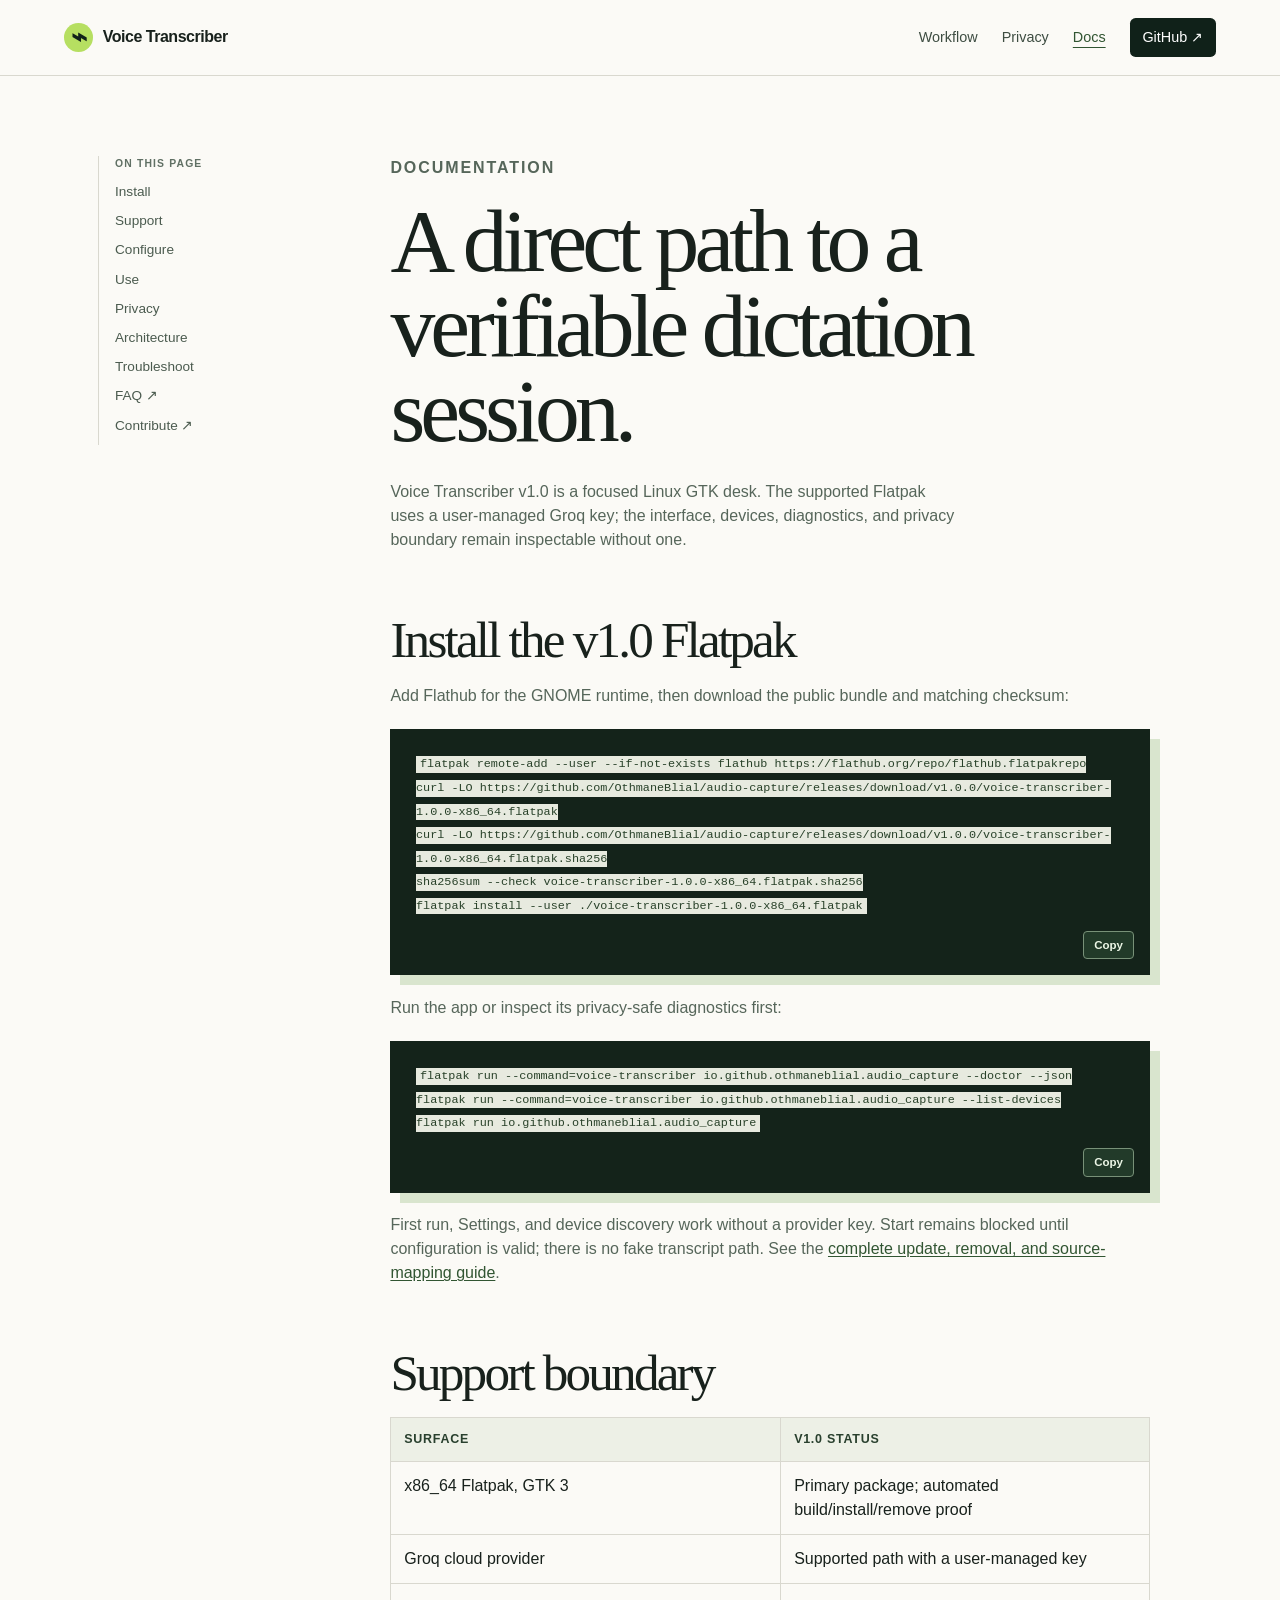
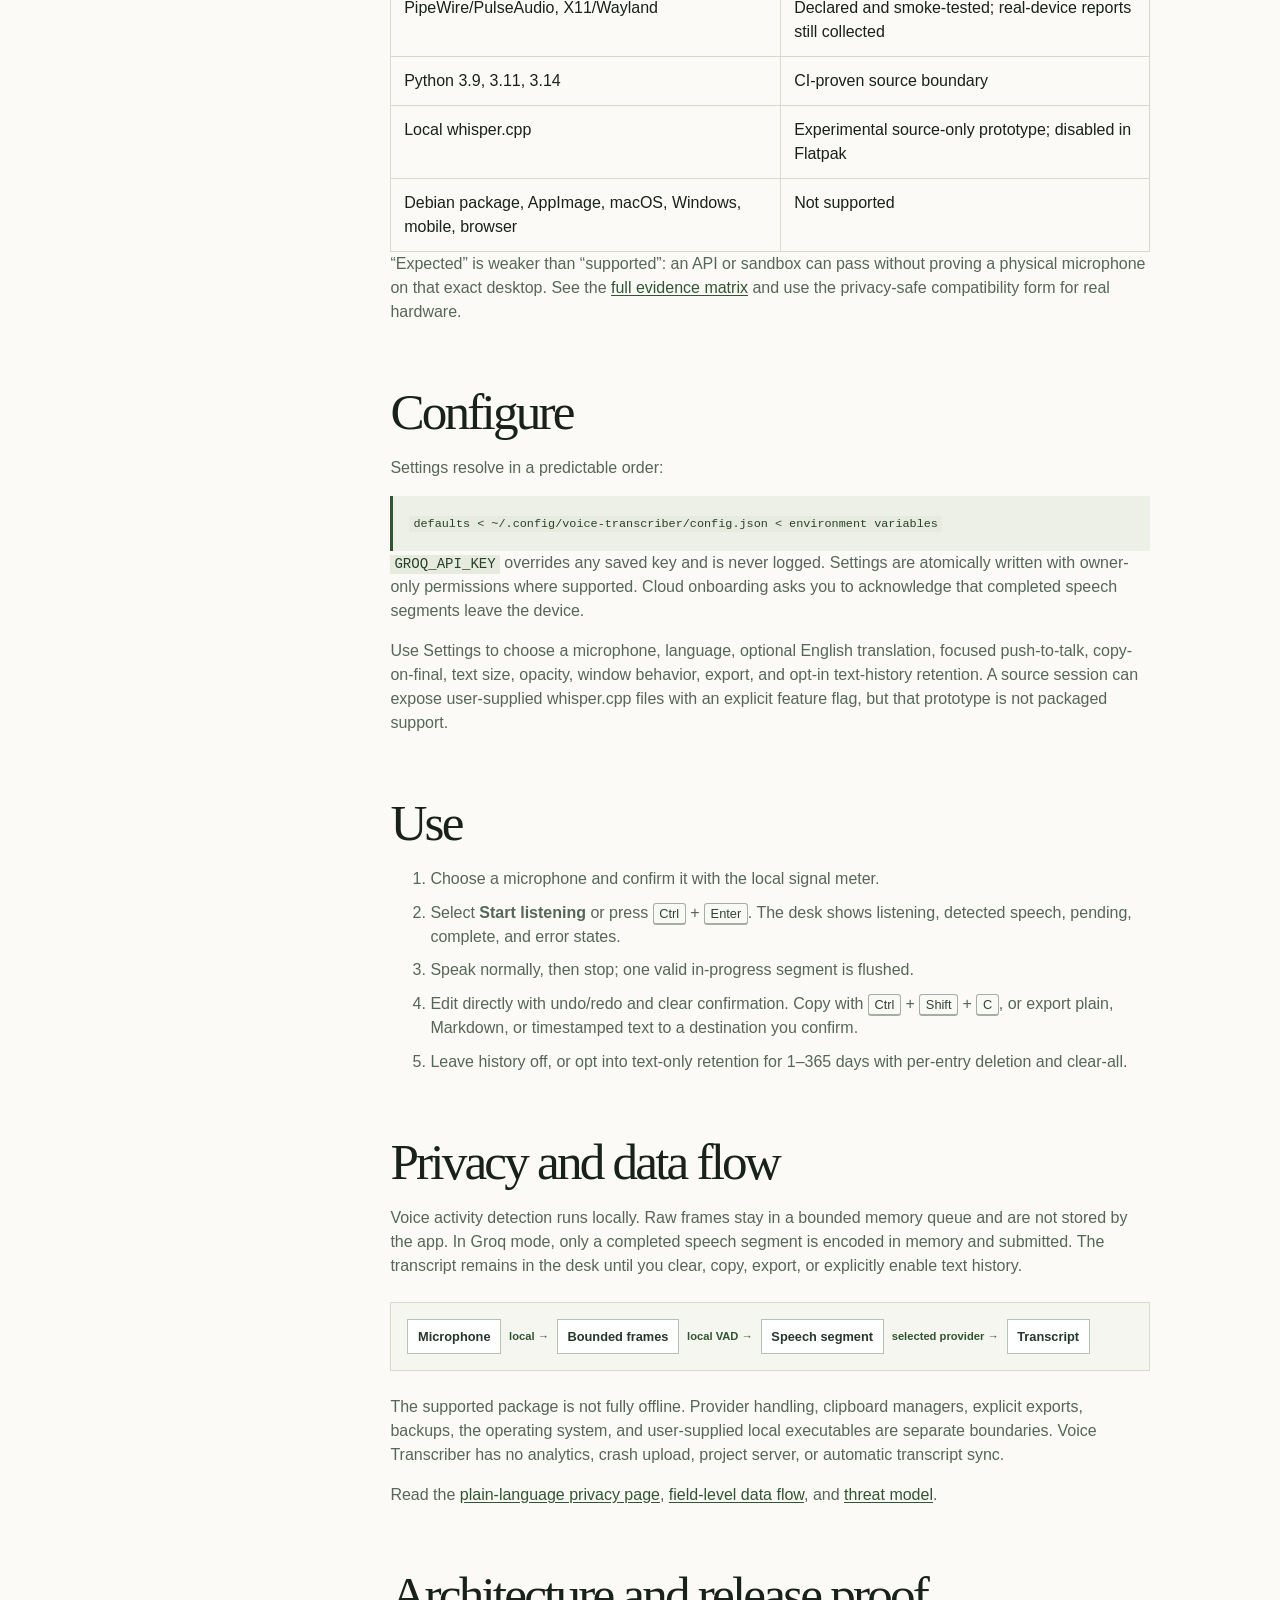
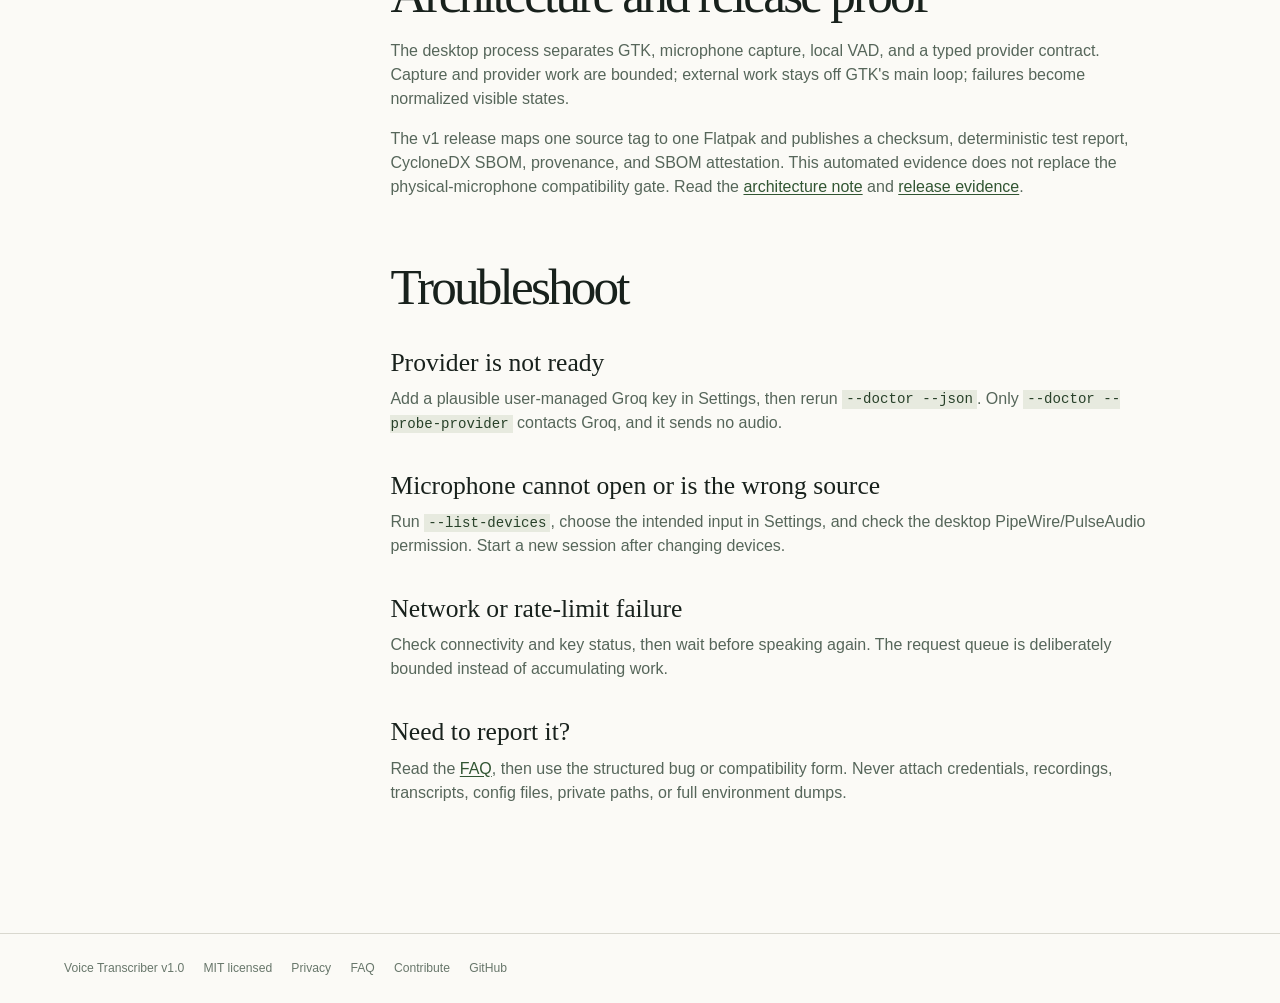
==== site/docs.html @ 1db98066 "release: prepare Voice Transcriber 1.0.0" ====
<!doctype html>
<html lang="en">
  <head>
    <meta charset="utf-8">
    <meta name="viewport" content="width=device-width, initial-scale=1">
    <meta name="description" content="Voice Transcriber installation, configuration, privacy, and architecture documentation.">
    <title>Documentation — Voice Transcriber</title>
    <link rel="icon" href="favicon.svg" type="image/svg+xml">
    <link rel="stylesheet" href="styles.css">
    <script src="app.js" defer></script>
  </head>
  <body class="docs-page">
    <a class="skip-link" href="#main">Skip to content</a>
    <header class="site-header">
      <a class="brand" href="index.html" aria-label="Voice Transcriber home"><span class="brand-mark" aria-hidden="true">⌁</span><span>Voice Transcriber</span></a>
      <button class="menu-toggle" type="button" aria-expanded="false" aria-controls="site-nav">Menu</button>
      <nav id="site-nav" aria-label="Primary navigation"><a href="index.html#workflow">Workflow</a><a href="privacy.html">Privacy</a><a aria-current="page" href="docs.html">Docs</a><a class="nav-repo" href="https://github.com/OthmaneBlial/audio-capture">GitHub <span aria-hidden="true">↗</span></a></nav>
    </header>
    <main id="main" class="docs-layout">
      <aside class="docs-nav" aria-label="Documentation sections"><p>ON THIS PAGE</p><a href="#install">Install</a><a href="#support">Support</a><a href="#configure">Configure</a><a href="#use">Use</a><a href="#privacy">Privacy</a><a href="#architecture">Architecture</a><a href="#troubleshoot">Troubleshoot</a><a href="https://github.com/OthmaneBlial/audio-capture/blob/main/docs/FAQ.md">FAQ ↗</a><a href="https://github.com/OthmaneBlial/audio-capture/blob/main/docs/contributing/README.md">Contribute ↗</a></aside>
      <article class="docs-content">
        <p class="eyebrow">Documentation</p>
        <h1>A direct path to a verifiable dictation session.</h1>
        <p class="lede">Voice Transcriber v1.0 is a focused Linux GTK desk. The supported Flatpak uses a user-managed Groq key; the interface, devices, diagnostics, and privacy boundary remain inspectable without one.</p>
        <section id="install"><h2>Install the v1.0 Flatpak</h2><p>Add Flathub for the GNOME runtime, then download the public bundle and matching checksum:</p><div class="terminal"><pre><code id="docs-install">flatpak remote-add --user --if-not-exists flathub https://flathub.org/repo/flathub.flatpakrepo
curl -LO https://github.com/OthmaneBlial/audio-capture/releases/download/v1.0.0/voice-transcriber-1.0.0-x86_64.flatpak
curl -LO https://github.com/OthmaneBlial/audio-capture/releases/download/v1.0.0/voice-transcriber-1.0.0-x86_64.flatpak.sha256
sha256sum --check voice-transcriber-1.0.0-x86_64.flatpak.sha256
flatpak install --user ./voice-transcriber-1.0.0-x86_64.flatpak</code></pre><button class="copy-button" type="button" data-copy-target="docs-install">Copy</button></div><p>Run the app or inspect its privacy-safe diagnostics first:</p><div class="terminal"><pre><code id="docs-run">flatpak run --command=voice-transcriber io.github.othmaneblial.audio_capture --doctor --json
flatpak run --command=voice-transcriber io.github.othmaneblial.audio_capture --list-devices
flatpak run io.github.othmaneblial.audio_capture</code></pre><button class="copy-button" type="button" data-copy-target="docs-run">Copy</button></div><p>First run, Settings, and device discovery work without a provider key. Start remains blocked until configuration is valid; there is no fake transcript path. See the <a href="https://github.com/OthmaneBlial/audio-capture/blob/v1.0.0/docs/packaging/FLATPAK.md">complete update, removal, and source-mapping guide</a>.</p></section>
        <section id="support"><h2>Support boundary</h2><div class="support-table-wrap"><table class="support-table"><thead><tr><th>Surface</th><th>v1.0 status</th></tr></thead><tbody><tr><td>x86_64 Flatpak, GTK 3</td><td>Primary package; automated build/install/remove proof</td></tr><tr><td>Groq cloud provider</td><td>Supported path with a user-managed key</td></tr><tr><td>PipeWire/PulseAudio, X11/Wayland</td><td>Declared and smoke-tested; real-device reports still collected</td></tr><tr><td>Python 3.9, 3.11, 3.14</td><td>CI-proven source boundary</td></tr><tr><td>Local whisper.cpp</td><td>Experimental source-only prototype; disabled in Flatpak</td></tr><tr><td>Debian package, AppImage, macOS, Windows, mobile, browser</td><td>Not supported</td></tr></tbody></table></div><p>“Expected” is weaker than “supported”: an API or sandbox can pass without proving a physical microphone on that exact desktop. See the <a href="https://github.com/OthmaneBlial/audio-capture/blob/v1.0.0/docs/SUPPORT.md">full evidence matrix</a> and use the privacy-safe compatibility form for real hardware.</p></section>
        <section id="configure"><h2>Configure</h2><p>Settings resolve in a predictable order:</p><pre class="plain-code"><code>defaults &lt; ~/.config/voice-transcriber/config.json &lt; environment variables</code></pre><p><code>GROQ_API_KEY</code> overrides any saved key and is never logged. Settings are atomically written with owner-only permissions where supported. Cloud onboarding asks you to acknowledge that completed speech segments leave the device.</p><p>Use Settings to choose a microphone, language, optional English translation, focused push-to-talk, copy-on-final, text size, opacity, window behavior, export, and opt-in text-history retention. A source session can expose user-supplied whisper.cpp files with an explicit feature flag, but that prototype is not packaged support.</p></section>
        <section id="use"><h2>Use</h2><ol><li>Choose a microphone and confirm it with the local signal meter.</li><li>Select <strong>Start listening</strong> or press <kbd>Ctrl</kbd> + <kbd>Enter</kbd>. The desk shows listening, detected speech, pending, complete, and error states.</li><li>Speak normally, then stop; one valid in-progress segment is flushed.</li><li>Edit directly with undo/redo and clear confirmation. Copy with <kbd>Ctrl</kbd> + <kbd>Shift</kbd> + <kbd>C</kbd>, or export plain, Markdown, or timestamped text to a destination you confirm.</li><li>Leave history off, or opt into text-only retention for 1–365 days with per-entry deletion and clear-all.</li></ol></section>
        <section id="privacy"><h2>Privacy and data flow</h2><p>Voice activity detection runs locally. Raw frames stay in a bounded memory queue and are not stored by the app. In Groq mode, only a completed speech segment is encoded in memory and submitted. The transcript remains in the desk until you clear, copy, export, or explicitly enable text history.</p><div class="data-flow" aria-label="Voice Transcriber data flow"><span>Microphone</span><i>local</i><span>Bounded frames</span><i>local VAD</i><span>Speech segment</span><i>selected provider</i><span>Transcript</span></div><p>The supported package is not fully offline. Provider handling, clipboard managers, explicit exports, backups, the operating system, and user-supplied local executables are separate boundaries. Voice Transcriber has no analytics, crash upload, project server, or automatic transcript sync.</p><p>Read the <a href="privacy.html">plain-language privacy page</a>, <a href="https://github.com/OthmaneBlial/audio-capture/blob/v1.0.0/docs/DATA-FLOW.md">field-level data flow</a>, and <a href="https://github.com/OthmaneBlial/audio-capture/blob/v1.0.0/docs/THREAT-MODEL.md">threat model</a>.</p></section>
        <section id="architecture"><h2>Architecture and release proof</h2><p>The desktop process separates GTK, microphone capture, local VAD, and a typed provider contract. Capture and provider work are bounded; external work stays off GTK's main loop; failures become normalized visible states.</p><p>The v1 release maps one source tag to one Flatpak and publishes a checksum, deterministic test report, CycloneDX SBOM, provenance, and SBOM attestation. This automated evidence does not replace the physical-microphone compatibility gate. Read the <a href="https://github.com/OthmaneBlial/audio-capture/blob/v1.0.0/docs/ARCHITECTURE.md">architecture note</a> and <a href="https://github.com/OthmaneBlial/audio-capture/releases/tag/v1.0.0">release evidence</a>.</p></section>
        <section id="troubleshoot"><h2>Troubleshoot</h2><h3>Provider is not ready</h3><p>Add a plausible user-managed Groq key in Settings, then rerun <code>--doctor --json</code>. Only <code>--doctor --probe-provider</code> contacts Groq, and it sends no audio.</p><h3>Microphone cannot open or is the wrong source</h3><p>Run <code>--list-devices</code>, choose the intended input in Settings, and check the desktop PipeWire/PulseAudio permission. Start a new session after changing devices.</p><h3>Network or rate-limit failure</h3><p>Check connectivity and key status, then wait before speaking again. The request queue is deliberately bounded instead of accumulating work.</p><h3>Need to report it?</h3><p>Read the <a href="https://github.com/OthmaneBlial/audio-capture/blob/main/docs/FAQ.md">FAQ</a>, then use the structured bug or compatibility form. Never attach credentials, recordings, transcripts, config files, private paths, or full environment dumps.</p></section>
      </article>
    </main>
    <footer><a href="index.html">Voice Transcriber v1.0</a><span>MIT licensed</span><a href="privacy.html">Privacy</a><a href="https://github.com/OthmaneBlial/audio-capture/blob/main/docs/FAQ.md">FAQ</a><a href="https://github.com/OthmaneBlial/audio-capture/blob/main/docs/contributing/README.md">Contribute</a><a href="https://github.com/OthmaneBlial/audio-capture">GitHub</a></footer>
  </body>
</html>
---- site/styles.css ----
:root {
  --ink: #18211c;
  --muted: #607064;
  --cream: #f3f0e8;
  --paper: #fbfaf6;
  --leaf: #b6df61;
  --leaf-dark: #315532;
  --night: #102119;
  --line: #d9d8cf;
  --serif: Iowan Old Style, Palatino Linotype, Book Antiqua, Georgia, serif;
  --sans: Avenir Next, Avenir, Futura, Trebuchet MS, sans-serif;
}

* { box-sizing: border-box; }
html { scroll-behavior: smooth; }
body { margin: 0; background: var(--paper); color: var(--ink); font-family: var(--sans); line-height: 1.5; }
a { color: inherit; }
button, a { -webkit-tap-highlight-color: transparent; }
.skip-link { position: absolute; left: 1rem; top: -4rem; z-index: 10; background: var(--night); color: white; padding: .6rem 1rem; }
.skip-link:focus { top: 1rem; }

.site-header { min-height: 76px; display: flex; align-items: center; justify-content: space-between; gap: 2rem; padding: 0 5vw; border-bottom: 1px solid var(--line); background: rgba(251,250,246,.95); position: sticky; top: 0; z-index: 5; backdrop-filter: blur(10px); }
.brand { display: inline-flex; align-items: center; gap: .62rem; text-decoration: none; font-weight: 800; letter-spacing: -.03em; white-space: nowrap; }
.brand-mark { width: 1.8rem; height: 1.8rem; display: grid; place-items: center; border-radius: 50%; color: var(--night); background: var(--leaf); font-family: var(--serif); font-size: 1.7rem; line-height: 1; }
nav { display: flex; align-items: center; gap: 1.5rem; }
nav a { color: #3e4d42; font-size: .9rem; text-decoration: none; }
nav a:hover, nav a:focus, nav a[aria-current="page"] { color: var(--leaf-dark); text-decoration: underline; text-underline-offset: .3rem; }
.nav-repo { display: inline-flex; align-items: center; gap: .25rem; background: var(--night); color: white; padding: .52rem .8rem; border-radius: .35rem; }
.nav-repo:hover, .nav-repo:focus { color: white; background: #203c2b; text-decoration: none; }
.menu-toggle { display: none; border: 1px solid var(--line); background: none; color: var(--ink); padding: .45rem .7rem; border-radius: .25rem; font: inherit; }

.hero { min-height: min(700px, calc(100vh - 76px)); display: grid; grid-template-columns: minmax(0, 1.08fr) minmax(380px, .92fr); align-items: center; gap: clamp(2.5rem, 7vw, 8rem); padding: 7vw 8vw; background: var(--cream); overflow: hidden; }
.hero-copy { max-width: 650px; }
.eyebrow { color: var(--leaf-dark); font-size: .72rem; font-weight: 800; letter-spacing: .12em; text-transform: uppercase; }
h1, h2, h3, p { margin-top: 0; }
h1, h2 { font-family: var(--serif); font-weight: 500; letter-spacing: -.055em; line-height: .95; }
h1 { margin: 1.1rem 0 1.7rem; max-width: 700px; font-size: clamp(4.1rem, 8vw, 8.2rem); }
h1 em { color: var(--leaf-dark); font-weight: 500; }
h2 { font-size: clamp(2.7rem, 5vw, 5.4rem); }
.lede { max-width: 570px; color: #4d5c51; font-size: 1.1rem; }
.hero-actions { display: flex; flex-wrap: wrap; gap: .8rem; margin: 2rem 0 1.1rem; }
.button { display: inline-flex; align-items: center; justify-content: center; gap: .55rem; padding: .8rem 1rem; border: 1px solid transparent; border-radius: .35rem; font-size: .9rem; font-weight: 800; text-decoration: none; }
.button-primary { background: var(--night); color: white; }
.button-primary:hover, .button-primary:focus { background: #254630; transform: translateY(-1px); }
.button-quiet { border-color: #abb6ac; color: #304034; }
.button-quiet:hover, .button-quiet:focus { border-color: var(--leaf-dark); background: #e7eadf; }
.microcopy { max-width: 520px; color: #6b756d; font-size: .78rem; }

.desk-preview { width: min(100%, 520px); margin: auto; background: #152019; border: 1px solid #435449; box-shadow: 20px 21px 0 #d6e1c7; transform: rotate(2deg); color: #edf4e9; }
.preview-top { display: flex; align-items: center; gap: .55rem; padding: .85rem 1rem; border-bottom: 1px solid #3d4f43; font-size: .66rem; font-weight: 800; letter-spacing: .11em; }
.preview-settings { margin-left: auto; color: #bdd16e; font-size: 1rem; }
.signal, .status-dot { display: inline-block; width: .52rem; height: .52rem; border-radius: 50%; background: var(--leaf); box-shadow: 0 0 0 4px rgba(182,223,97,.12); }
.preview-body { padding: 1.6rem; }
.preview-label { color: #b6df61; font-size: .64rem; font-weight: 800; letter-spacing: .14em; }
.preview-button { width: 100%; padding: .78rem 1rem; background: #ec8a69; border: 1px solid #f7b19d; color: #2f180f; border-radius: .3rem; font-size: .85rem; font-weight: 800; }
.preview-status { display: inline-flex; align-items: center; gap: .6rem; margin: 1.2rem 0; padding: .4rem .65rem; background: #223128; color: #cce8a0; border-radius: 3rem; font-size: .72rem; }
.preview-meter { display: grid; grid-template-columns: 1fr auto; gap: .35rem .8rem; margin: 0 0 1.1rem; color: #bdc9ba; font-size: .6rem; font-weight: 800; letter-spacing: .08em; }
.preview-meter span:last-of-type { color: #91a591; font-weight: 600; letter-spacing: 0; }
.preview-meter i { grid-column: 1 / -1; display: block; height: .45rem; overflow: hidden; border: 1px solid #42554a; border-radius: 99px; background: #233128; }
.preview-meter b { display: block; width: 66%; height: 100%; border-radius: inherit; background: linear-gradient(90deg, #86bd51, var(--leaf)); }
.preview-transcript { min-height: 175px; padding: 1.25rem; background: #101711; border: 1px solid #35463b; color: #eff4eb; font-family: var(--serif); font-size: 1.35rem; line-height: 1.3; }
.preview-transcript p { display: inline; }
.cursor { display: inline-block; width: 2px; height: 1.05em; margin-left: .3rem; vertical-align: -.15em; background: var(--leaf); animation: blink 1s steps(2, start) infinite; }
@keyframes blink { 50% { opacity: 0; } }
.preview-footer { display: flex; justify-content: space-between; padding-top: 1rem; color: #bdc9ba; font-size: .68rem; }
.preview-footer b { color: var(--leaf); }

.statement, .proof, .workflow, .privacy, .install, .closing { padding: clamp(4.5rem, 9vw, 10rem) 8vw; }
.statement { max-width: 1040px; }
.statement h2 { max-width: 900px; margin-bottom: 1.7rem; }
.statement > p:last-child { max-width: 630px; color: var(--muted); font-size: 1.1rem; }
.proof { border-top: 1px solid var(--line); background: #e9eee2; }
.proof .section-heading { max-width: 900px; }
.proof-lede { max-width: 640px; margin: -1rem 0 2.4rem; color: #56665a; }
.proof-grid { display: grid; grid-template-columns: repeat(3, minmax(0, 1fr)); gap: 1rem; }
.proof-grid figure { min-width: 0; margin: 0; border: 1px solid #c7d0c2; background: var(--paper); }
.proof-grid img { display: block; width: 100%; height: auto; border-bottom: 1px solid #c7d0c2; }
.proof-grid figcaption { padding: 1rem; color: #56665a; font-size: .84rem; }
.proof-grid figcaption b { color: var(--ink); }
.proof-link { margin: 1.5rem 0 0; font-size: .85rem; }
.proof-link a, .boundary-more a, .install-note a { color: var(--leaf-dark); text-underline-offset: .2rem; }
.workflow { background: var(--night); color: #eef5e8; }
.workflow .eyebrow { color: var(--leaf); }
.workflow h2 { max-width: 700px; margin-bottom: 3.5rem; }
.steps { display: grid; grid-template-columns: repeat(4, 1fr); gap: 2rem; margin: 0; padding: 0; list-style: none; }
.steps li { border-top: 1px solid #536257; padding-top: 1rem; }
.step-number { color: var(--leaf); font-size: .75rem; font-weight: 800; letter-spacing: .08em; }
.steps h3 { margin: .75rem 0 .6rem; font-family: var(--serif); font-size: 1.7rem; font-weight: 500; }
.steps p { color: #becbc0; font-size: .9rem; }
.privacy { display: grid; grid-template-columns: .85fr 1.15fr; gap: 5rem; border-bottom: 1px solid var(--line); }
.privacy h2 { margin-bottom: 0; }
.boundary-grid { display: grid; grid-template-columns: repeat(2, 1fr); gap: 1rem; }
.boundary-grid article { padding: 1.5rem; border: 1px solid var(--line); background: #f8f7f1; }
.boundary-label { color: var(--leaf-dark); font-size: .75rem; font-weight: 800; letter-spacing: .1em; text-transform: uppercase; }
.boundary-label-send { color: #a14d35; }
.boundary-grid ul { margin: 1rem 0 0; padding-left: 1.1rem; color: #556358; font-size: .88rem; }
.boundary-grid li + li { margin-top: .7rem; }
.boundary-more { grid-column: 2; margin: -3.5rem 0 0; font-size: .86rem; }
.install { max-width: 1050px; }
.section-heading h2 { max-width: 740px; margin-bottom: 2.2rem; }
.terminal { position: relative; overflow: hidden; background: #14231a; color: #e9f1e4; box-shadow: 10px 10px 0 #d9e5ce; }
.terminal-bar { display: flex; align-items: center; gap: .35rem; padding: .65rem .8rem; border-bottom: 1px solid #344b3c; }
.terminal-bar span { width: .45rem; height: .45rem; border-radius: 50%; background: #d5e4c5; opacity: .7; }
.terminal-bar p { margin: 0 auto; padding-right: 1.5rem; color: #b8c9b4; font-size: .66rem; }
pre { overflow-x: auto; margin: 0; padding: 1.5rem 1.6rem 4rem; font: .84rem/1.75 ui-monospace, SFMono-Regular, Menlo, Consolas, monospace; white-space: pre-wrap; }
.copy-button { position: absolute; right: 1rem; bottom: 1rem; border: 1px solid #789178; border-radius: .25rem; background: #223a29; color: #ecf6e6; padding: .45rem .65rem; font: 700 .72rem var(--sans); cursor: pointer; }
.copy-button:hover, .copy-button:focus { background: #315638; }
.install-note { margin: 2rem 0 0; color: var(--muted); font-size: .9rem; }
.install code, .docs-content code { padding: .08rem .25rem; background: #e7eadf; color: #284129; font-size: .88em; }
.closing { text-align: center; background: var(--leaf); }
.closing h2 { margin: 1rem auto 2rem; max-width: 800px; }
.closing .button-primary { background: #1b3723; }
footer { display: flex; flex-wrap: wrap; gap: .6rem 1.2rem; padding: 1.6rem 5vw; color: #68776b; font-size: .76rem; border-top: 1px solid var(--line); }
footer a { text-decoration: none; } footer a:hover, footer a:focus { color: var(--leaf-dark); text-decoration: underline; }

.docs-layout { display: grid; grid-template-columns: 190px minmax(0, 760px); gap: clamp(3rem, 8vw, 9rem); max-width: 1180px; margin: 0 auto; padding: 5rem 3rem 7rem; }
.docs-nav { align-self: start; position: sticky; top: 110px; border-left: 1px solid var(--line); padding-left: 1rem; }
.docs-nav p { color: var(--muted); font-size: .65rem; font-weight: 800; letter-spacing: .11em; }
.docs-nav a { display: block; margin: .55rem 0; color: #4b5b4f; font-size: .85rem; text-decoration: none; }
.docs-nav a:hover, .docs-nav a:focus { color: var(--leaf-dark); text-decoration: underline; }
.docs-content h1 { max-width: 800px; font-size: clamp(3.4rem, 7vw, 6.2rem); }
.docs-content h2 { margin: 4rem 0 1.2rem; font-size: clamp(2.3rem, 4vw, 3.7rem); }
.docs-content h3 { margin: 2rem 0 .3rem; font-family: var(--serif); font-size: 1.6rem; font-weight: 500; }
.docs-content p, .docs-content li { color: #56665a; font-size: 1rem; }
.docs-content li + li { margin-top: .6rem; }
.docs-content a { color: var(--leaf-dark); text-underline-offset: .15rem; }
.docs-content .terminal { margin: 1.3rem 0; }
.docs-content .terminal pre { padding-bottom: 3.6rem; }
.plain-code { padding: 1rem; border-left: 3px solid var(--leaf-dark); background: #edf0e6; color: #29402e; }
.support-table-wrap { overflow-x: auto; }
.support-table { width: 100%; border-collapse: collapse; }
.support-table th, .support-table td { padding: .75rem .8rem; border: 1px solid var(--line); text-align: left; vertical-align: top; }
.support-table th { background: #edf0e6; color: #29402e; font-size: .78rem; letter-spacing: .06em; text-transform: uppercase; }
.data-flow { display: flex; flex-wrap: wrap; align-items: center; gap: .5rem; margin: 1.5rem 0; padding: 1rem; border: 1px solid var(--line); background: #f5f6ef; }
.data-flow span { padding: .45rem .6rem; border: 1px solid #b7c1b5; background: white; color: #26372c; font-size: .8rem; font-weight: 800; }
.data-flow i { color: var(--leaf-dark); font-size: .7rem; font-style: normal; font-weight: 800; }
.data-flow i::after { content: " →"; }
kbd { padding: .12rem .35rem; border: 1px solid #a6ada4; border-bottom-width: 2px; border-radius: .2rem; background: #f9f9f5; color: #334237; font: .8em var(--sans); }

@media (max-width: 850px) {
  .hero { grid-template-columns: 1fr; padding: 4.5rem 7vw 5rem; }
  .desk-preview { margin-top: 1rem; transform: none; }
  .steps { grid-template-columns: repeat(2, 1fr); }
  .privacy { grid-template-columns: 1fr; gap: 2.5rem; }
  .proof-grid { grid-template-columns: 1fr; }
  .boundary-more { grid-column: 1; margin: 0; }
  .docs-layout { grid-template-columns: 1fr; padding: 3.5rem 7vw 5rem; }
  .docs-nav { display: flex; flex-wrap: wrap; gap: .5rem 1rem; position: static; border: 0; padding: 0; }
  .docs-nav p { width: 100%; margin-bottom: 0; }
  .docs-nav a { margin: 0; }
}

@media (max-width: 640px) {
  .site-header { min-height: 66px; padding: 0 1.2rem; gap: 1rem; }
  .menu-toggle { display: block; margin-left: auto; }
  nav { display: none; width: 100%; position: absolute; top: 65px; left: 0; padding: 1rem 1.2rem 1.3rem; background: var(--paper); border-bottom: 1px solid var(--line); flex-direction: column; align-items: flex-start; gap: 1rem; }
  nav.is-open { display: flex; }
  .nav-repo { width: 100%; justify-content: center; }
  h1 { font-size: clamp(3.5rem, 18vw, 5.2rem); }
  h2 { font-size: clamp(2.55rem, 13vw, 3.7rem); }
  .hero, .statement, .proof, .workflow, .privacy, .install, .closing { padding-left: 6vw; padding-right: 6vw; }
  .hero { min-height: 0; }
  .desk-preview { width: 100%; box-shadow: 7px 7px 0 #d6e1c7; }
  .preview-body { padding: 1rem; }
  .preview-transcript { min-height: 140px; font-size: 1.17rem; }
  .steps, .boundary-grid { grid-template-columns: 1fr; }
  .steps { gap: 1rem; }
  .terminal { box-shadow: 5px 5px 0 #d9e5ce; }
  pre { padding: 1.1rem 1rem 4rem; font-size: .74rem; }
}

@media (prefers-reduced-motion: reduce) { html { scroll-behavior: auto; } .cursor { animation: none; } .button-primary:hover, .button-primary:focus { transform: none; } }
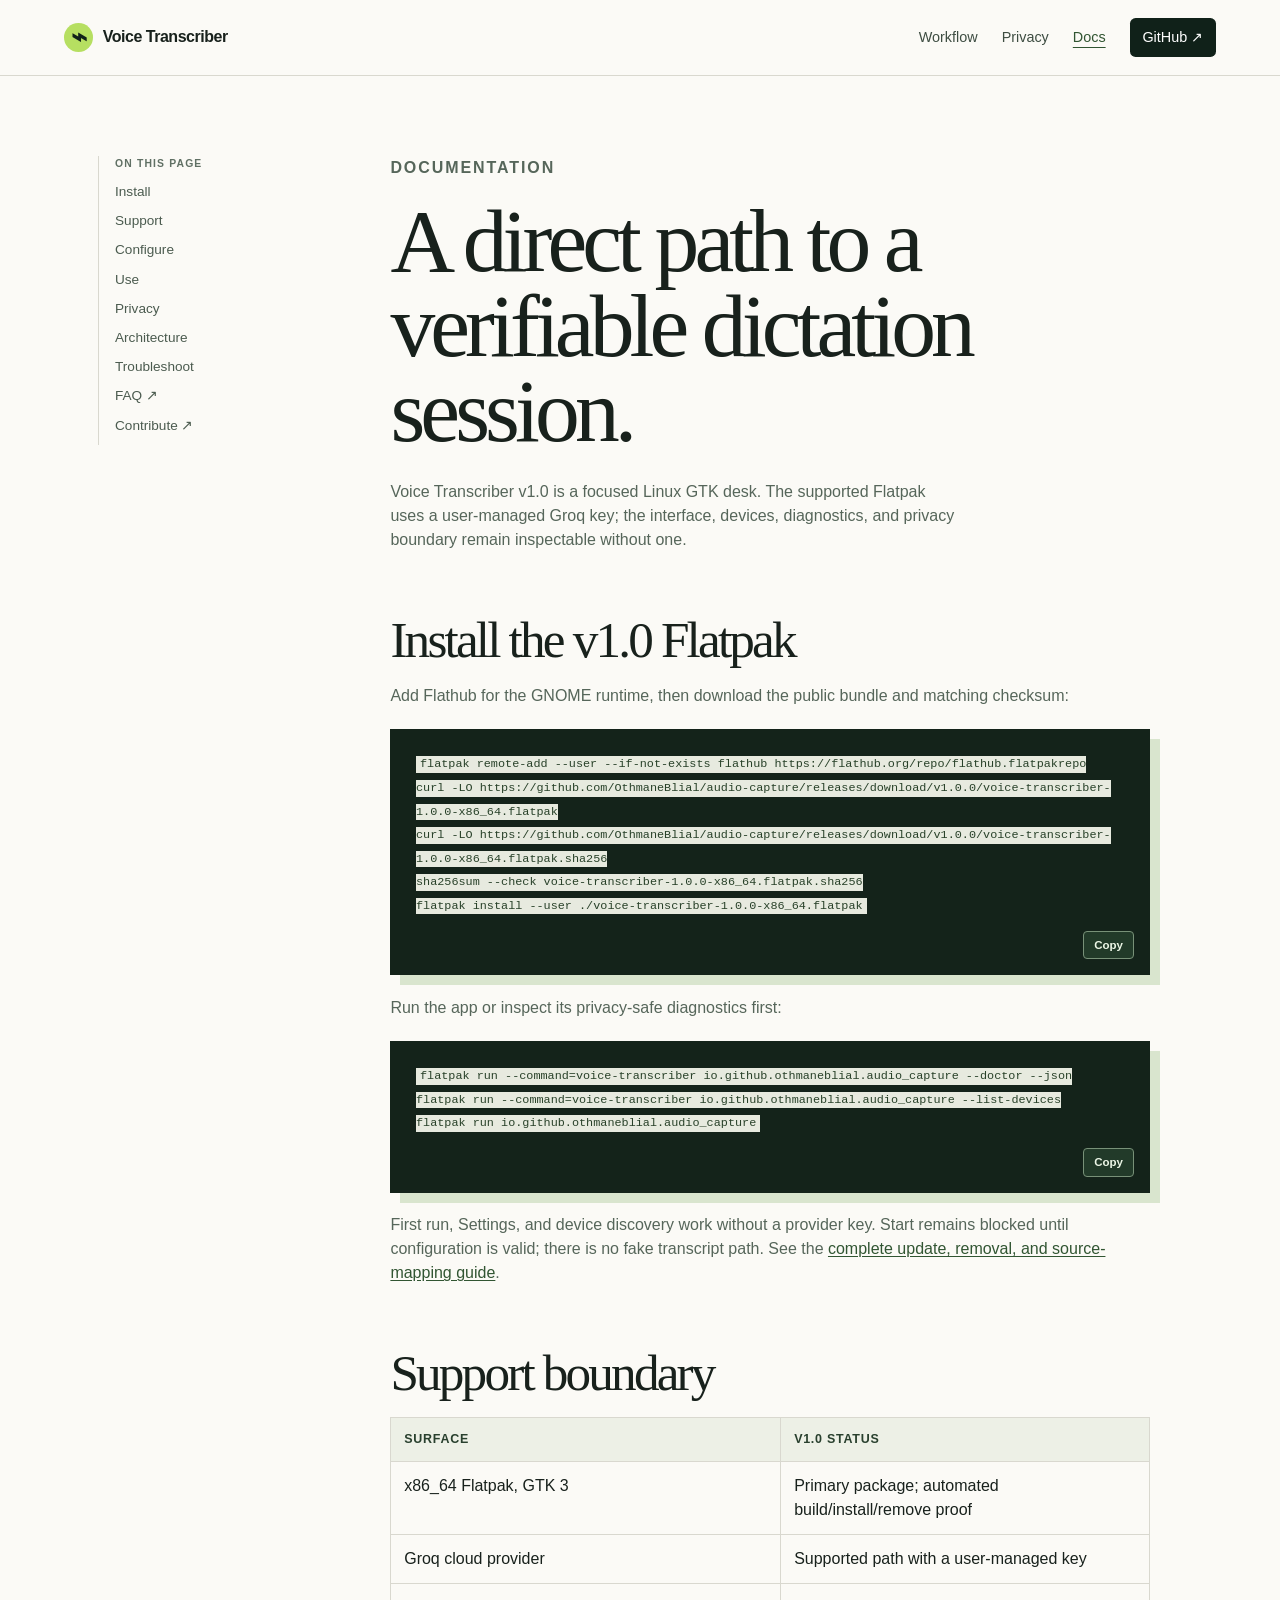
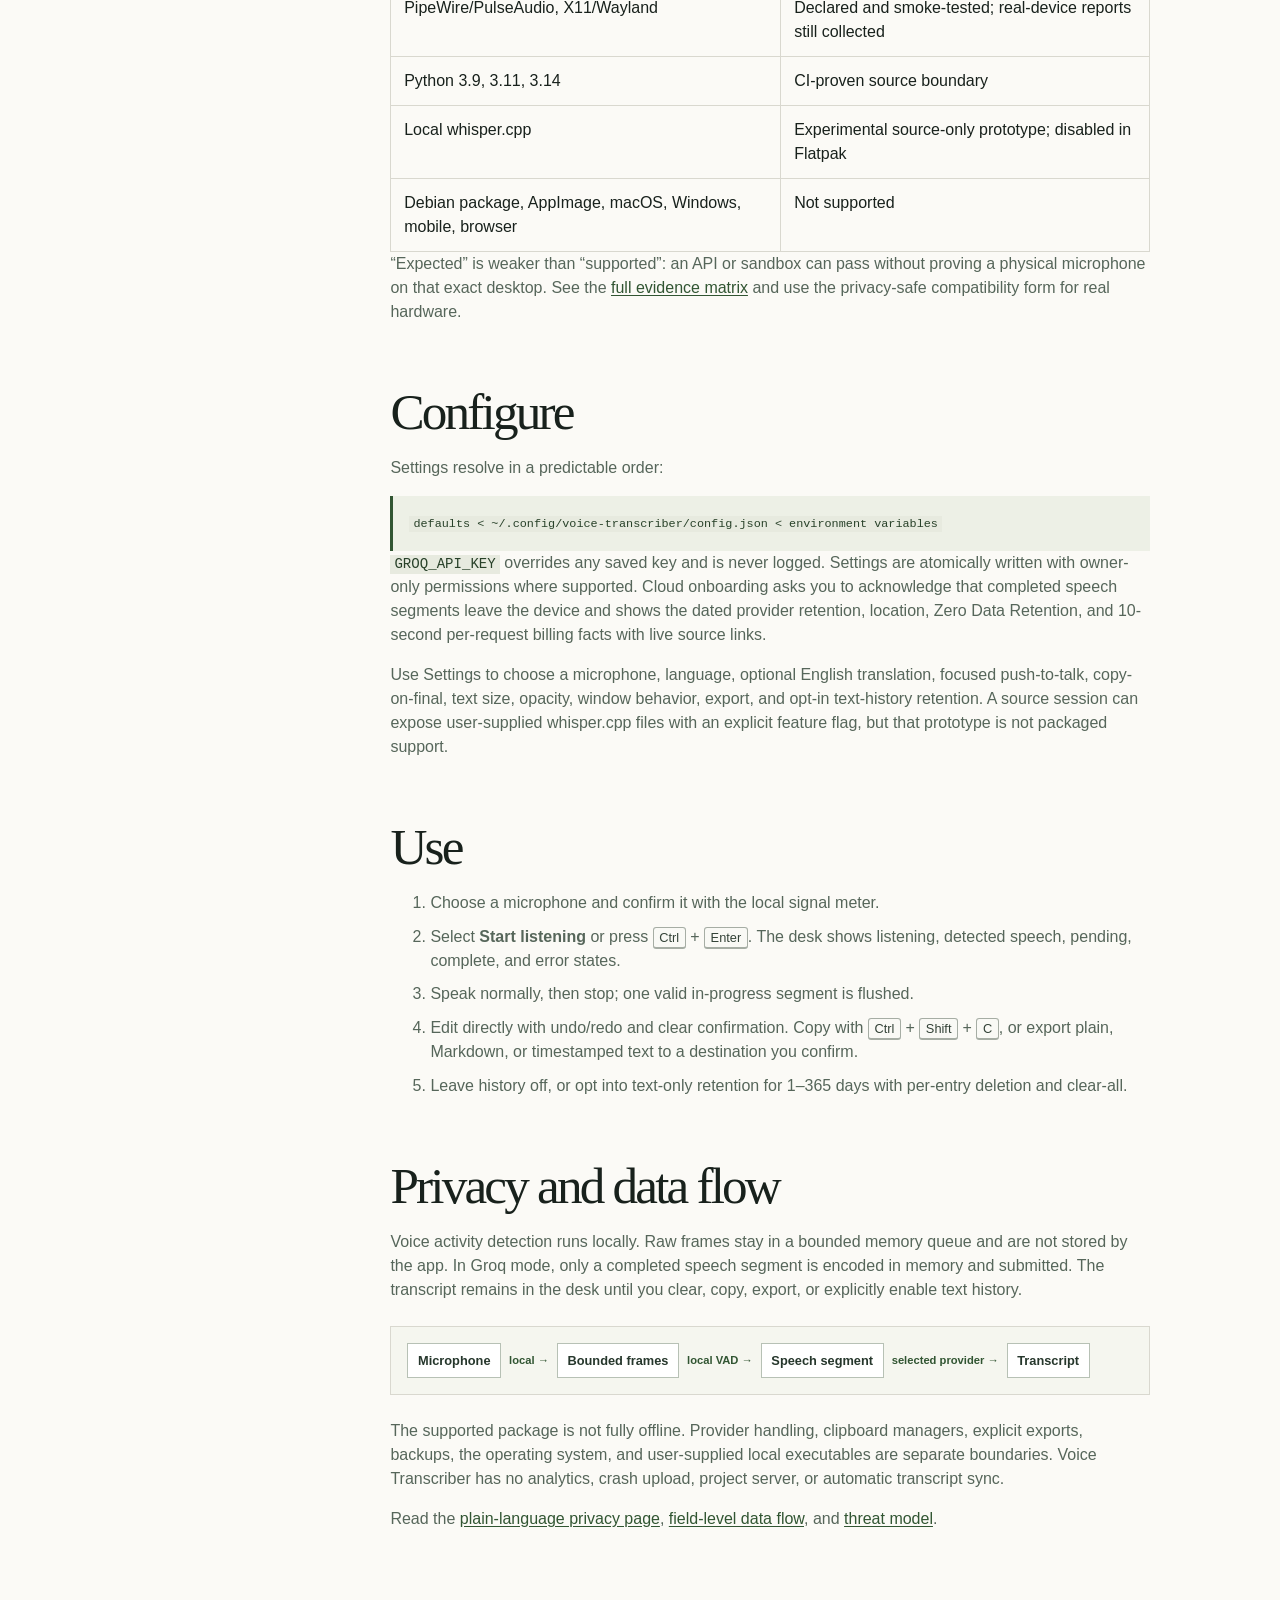
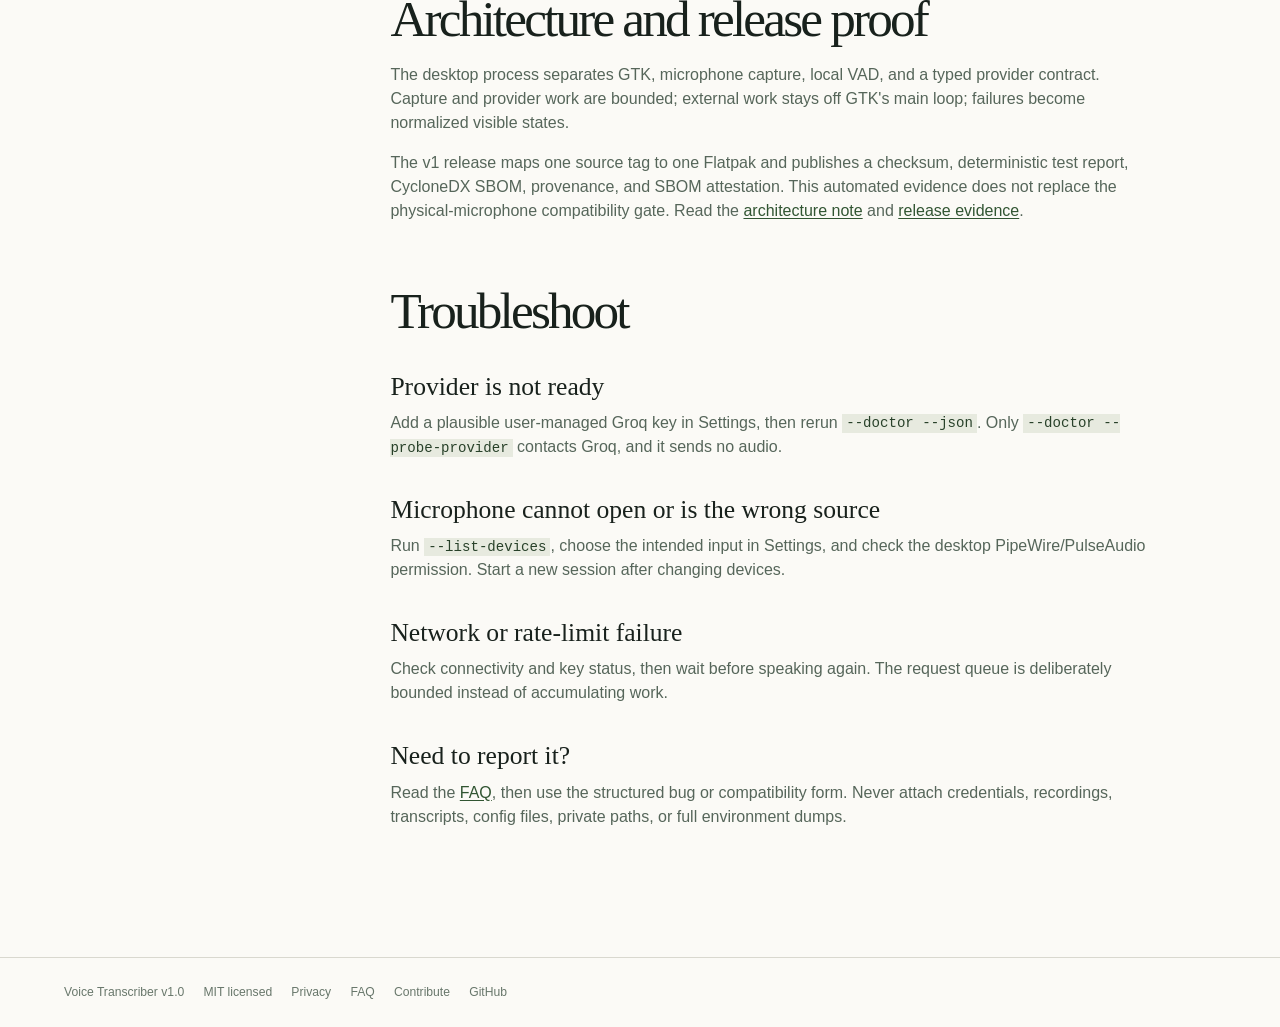
==== commit 8e30dfeb: "feat: surface dated cloud provider facts" ====
--- a/site/docs.html
+++ b/site/docs.html
@@ -6,7 +6,7 @@
     <meta name="description" content="Voice Transcriber installation, configuration, privacy, and architecture documentation.">
     <title>Documentation — Voice Transcriber</title>
     <link rel="icon" href="favicon.svg" type="image/svg+xml">
-    <link rel="stylesheet" href="styles.css">
+    <link rel="stylesheet" href="styles.css?v=1.1.1">
     <script src="app.js" defer></script>
   </head>
   <body class="docs-page">
@@ -30,7 +30,7 @@
 flatpak run --command=voice-transcriber io.github.othmaneblial.audio_capture --list-devices
 flatpak run io.github.othmaneblial.audio_capture</code></pre><button class="copy-button" type="button" data-copy-target="docs-run">Copy</button></div><p>First run, Settings, and device discovery work without a provider key. Start remains blocked until configuration is valid; there is no fake transcript path. See the <a href="https://github.com/OthmaneBlial/audio-capture/blob/v1.0.0/docs/packaging/FLATPAK.md">complete update, removal, and source-mapping guide</a>.</p></section>
         <section id="support"><h2>Support boundary</h2><div class="support-table-wrap"><table class="support-table"><thead><tr><th>Surface</th><th>v1.0 status</th></tr></thead><tbody><tr><td>x86_64 Flatpak, GTK 3</td><td>Primary package; automated build/install/remove proof</td></tr><tr><td>Groq cloud provider</td><td>Supported path with a user-managed key</td></tr><tr><td>PipeWire/PulseAudio, X11/Wayland</td><td>Declared and smoke-tested; real-device reports still collected</td></tr><tr><td>Python 3.9, 3.11, 3.14</td><td>CI-proven source boundary</td></tr><tr><td>Local whisper.cpp</td><td>Experimental source-only prototype; disabled in Flatpak</td></tr><tr><td>Debian package, AppImage, macOS, Windows, mobile, browser</td><td>Not supported</td></tr></tbody></table></div><p>“Expected” is weaker than “supported”: an API or sandbox can pass without proving a physical microphone on that exact desktop. See the <a href="https://github.com/OthmaneBlial/audio-capture/blob/v1.0.0/docs/SUPPORT.md">full evidence matrix</a> and use the privacy-safe compatibility form for real hardware.</p></section>
-        <section id="configure"><h2>Configure</h2><p>Settings resolve in a predictable order:</p><pre class="plain-code"><code>defaults &lt; ~/.config/voice-transcriber/config.json &lt; environment variables</code></pre><p><code>GROQ_API_KEY</code> overrides any saved key and is never logged. Settings are atomically written with owner-only permissions where supported. Cloud onboarding asks you to acknowledge that completed speech segments leave the device.</p><p>Use Settings to choose a microphone, language, optional English translation, focused push-to-talk, copy-on-final, text size, opacity, window behavior, export, and opt-in text-history retention. A source session can expose user-supplied whisper.cpp files with an explicit feature flag, but that prototype is not packaged support.</p></section>
+        <section id="configure"><h2>Configure</h2><p>Settings resolve in a predictable order:</p><pre class="plain-code"><code>defaults &lt; ~/.config/voice-transcriber/config.json &lt; environment variables</code></pre><p><code>GROQ_API_KEY</code> overrides any saved key and is never logged. Settings are atomically written with owner-only permissions where supported. Cloud onboarding asks you to acknowledge that completed speech segments leave the device and shows the dated provider retention, location, Zero Data Retention, and 10-second per-request billing facts with live source links.</p><p>Use Settings to choose a microphone, language, optional English translation, focused push-to-talk, copy-on-final, text size, opacity, window behavior, export, and opt-in text-history retention. A source session can expose user-supplied whisper.cpp files with an explicit feature flag, but that prototype is not packaged support.</p></section>
         <section id="use"><h2>Use</h2><ol><li>Choose a microphone and confirm it with the local signal meter.</li><li>Select <strong>Start listening</strong> or press <kbd>Ctrl</kbd> + <kbd>Enter</kbd>. The desk shows listening, detected speech, pending, complete, and error states.</li><li>Speak normally, then stop; one valid in-progress segment is flushed.</li><li>Edit directly with undo/redo and clear confirmation. Copy with <kbd>Ctrl</kbd> + <kbd>Shift</kbd> + <kbd>C</kbd>, or export plain, Markdown, or timestamped text to a destination you confirm.</li><li>Leave history off, or opt into text-only retention for 1–365 days with per-entry deletion and clear-all.</li></ol></section>
         <section id="privacy"><h2>Privacy and data flow</h2><p>Voice activity detection runs locally. Raw frames stay in a bounded memory queue and are not stored by the app. In Groq mode, only a completed speech segment is encoded in memory and submitted. The transcript remains in the desk until you clear, copy, export, or explicitly enable text history.</p><div class="data-flow" aria-label="Voice Transcriber data flow"><span>Microphone</span><i>local</i><span>Bounded frames</span><i>local VAD</i><span>Speech segment</span><i>selected provider</i><span>Transcript</span></div><p>The supported package is not fully offline. Provider handling, clipboard managers, explicit exports, backups, the operating system, and user-supplied local executables are separate boundaries. Voice Transcriber has no analytics, crash upload, project server, or automatic transcript sync.</p><p>Read the <a href="privacy.html">plain-language privacy page</a>, <a href="https://github.com/OthmaneBlial/audio-capture/blob/v1.0.0/docs/DATA-FLOW.md">field-level data flow</a>, and <a href="https://github.com/OthmaneBlial/audio-capture/blob/v1.0.0/docs/THREAT-MODEL.md">threat model</a>.</p></section>
         <section id="architecture"><h2>Architecture and release proof</h2><p>The desktop process separates GTK, microphone capture, local VAD, and a typed provider contract. Capture and provider work are bounded; external work stays off GTK's main loop; failures become normalized visible states.</p><p>The v1 release maps one source tag to one Flatpak and publishes a checksum, deterministic test report, CycloneDX SBOM, provenance, and SBOM attestation. This automated evidence does not replace the physical-microphone compatibility gate. Read the <a href="https://github.com/OthmaneBlial/audio-capture/blob/v1.0.0/docs/ARCHITECTURE.md">architecture note</a> and <a href="https://github.com/OthmaneBlial/audio-capture/releases/tag/v1.0.0">release evidence</a>.</p></section>
--- a/site/styles.css
+++ b/site/styles.css
@@ -29,12 +29,12 @@
 .nav-repo:hover, .nav-repo:focus { color: white; background: #203c2b; text-decoration: none; }
 .menu-toggle { display: none; border: 1px solid var(--line); background: none; color: var(--ink); padding: .45rem .7rem; border-radius: .25rem; font: inherit; }
 
-.hero { min-height: min(700px, calc(100vh - 76px)); display: grid; grid-template-columns: minmax(0, 1.08fr) minmax(380px, .92fr); align-items: center; gap: clamp(2.5rem, 7vw, 8rem); padding: 7vw 8vw; background: var(--cream); overflow: hidden; }
+.hero { min-height: min(680px, calc(100vh - 76px)); display: grid; grid-template-columns: minmax(0, 1.08fr) minmax(380px, .92fr); align-items: center; gap: clamp(2.5rem, 6vw, 7rem); padding: clamp(4.5rem, 6vw, 6.5rem) 8vw; background: var(--cream); overflow: hidden; }
 .hero-copy { max-width: 650px; }
 .eyebrow { color: var(--leaf-dark); font-size: .72rem; font-weight: 800; letter-spacing: .12em; text-transform: uppercase; }
 h1, h2, h3, p { margin-top: 0; }
 h1, h2 { font-family: var(--serif); font-weight: 500; letter-spacing: -.055em; line-height: .95; }
-h1 { margin: 1.1rem 0 1.7rem; max-width: 700px; font-size: clamp(4.1rem, 8vw, 8.2rem); }
+h1 { margin: 1.1rem 0 1.7rem; max-width: 720px; font-size: clamp(4rem, 7.2vw, 7.5rem); }
 h1 em { color: var(--leaf-dark); font-weight: 500; }
 h2 { font-size: clamp(2.7rem, 5vw, 5.4rem); }
 .lede { max-width: 570px; color: #4d5c51; font-size: 1.1rem; }
@@ -46,6 +46,8 @@
 .button-quiet:hover, .button-quiet:focus { border-color: var(--leaf-dark); background: #e7eadf; }
 .microcopy { max-width: 520px; color: #6b756d; font-size: .78rem; }
 
+.preview-wrap { width: min(100%, 540px); margin: auto; }
+.preview-disclosure { margin: 0 0 .65rem; color: #6b756d; font-size: .66rem; font-weight: 800; letter-spacing: .09em; text-align: right; text-transform: uppercase; }
 .desk-preview { width: min(100%, 520px); margin: auto; background: #152019; border: 1px solid #435449; box-shadow: 20px 21px 0 #d6e1c7; transform: rotate(2deg); color: #edf4e9; }
 .preview-top { display: flex; align-items: center; gap: .55rem; padding: .85rem 1rem; border-bottom: 1px solid #3d4f43; font-size: .66rem; font-weight: 800; letter-spacing: .11em; }
 .preview-settings { margin-left: auto; color: #bdd16e; font-size: 1rem; }
@@ -65,13 +67,17 @@
 .preview-footer { display: flex; justify-content: space-between; padding-top: 1rem; color: #bdc9ba; font-size: .68rem; }
 .preview-footer b { color: var(--leaf); }
 
-.statement, .proof, .workflow, .privacy, .install, .closing { padding: clamp(4.5rem, 9vw, 10rem) 8vw; }
+.statement, .proof, .fit, .workflow, .privacy, .evidence, .install, .closing { padding: clamp(4.5rem, 8vw, 9rem) 8vw; }
 .statement { max-width: 1040px; }
 .statement h2 { max-width: 900px; margin-bottom: 1.7rem; }
 .statement > p:last-child { max-width: 630px; color: var(--muted); font-size: 1.1rem; }
 .proof { border-top: 1px solid var(--line); background: #e9eee2; }
 .proof .section-heading { max-width: 900px; }
 .proof-lede { max-width: 640px; margin: -1rem 0 2.4rem; color: #56665a; }
+.tour-feature { max-width: 1120px; margin: 0 0 2.5rem; border: 1px solid #9dac9e; background: var(--night); box-shadow: 14px 14px 0 #d4ddce; }
+.tour-feature picture, .tour-feature img { display: block; width: 100%; height: auto; }
+.tour-feature figcaption { display: flex; justify-content: space-between; gap: 1.5rem; padding: 1rem 1.2rem; color: #cad7ca; font-size: .82rem; }
+.tour-feature figcaption a { flex: 0 0 auto; color: var(--leaf); text-underline-offset: .2rem; }
 .proof-grid { display: grid; grid-template-columns: repeat(3, minmax(0, 1fr)); gap: 1rem; }
 .proof-grid figure { min-width: 0; margin: 0; border: 1px solid #c7d0c2; background: var(--paper); }
 .proof-grid img { display: block; width: 100%; height: auto; border-bottom: 1px solid #c7d0c2; }
@@ -79,6 +85,16 @@
 .proof-grid figcaption b { color: var(--ink); }
 .proof-link { margin: 1.5rem 0 0; font-size: .85rem; }
 .proof-link a, .boundary-more a, .install-note a { color: var(--leaf-dark); text-underline-offset: .2rem; }
+.fit { background: var(--paper); }
+.fit .section-heading { max-width: 980px; }
+.fit-lede { max-width: 700px; margin: -1rem 0 2.8rem; color: var(--muted); font-size: 1.05rem; }
+.fit-grid { display: grid; grid-template-columns: repeat(2, minmax(0, 1fr)); gap: 1rem; max-width: 1080px; }
+.fit-grid article { padding: clamp(1.4rem, 3vw, 2.2rem); border: 1px solid #b9c8b8; background: #edf3e6; }
+.fit-grid article.fit-not { border-color: #d6bfb5; background: #f5ece7; }
+.fit-label { color: var(--leaf-dark); font-size: .72rem; font-weight: 800; letter-spacing: .11em; text-transform: uppercase; }
+.fit-not .fit-label { color: #914f3a; }
+.fit-grid ul { margin: 1rem 0 0; padding-left: 1.15rem; color: #4f5f53; }
+.fit-grid li + li { margin-top: .75rem; }
 .workflow { background: var(--night); color: #eef5e8; }
 .workflow .eyebrow { color: var(--leaf); }
 .workflow h2 { max-width: 700px; margin-bottom: 3.5rem; }
@@ -96,8 +112,22 @@
 .boundary-grid ul { margin: 1rem 0 0; padding-left: 1.1rem; color: #556358; font-size: .88rem; }
 .boundary-grid li + li { margin-top: .7rem; }
 .boundary-more { grid-column: 2; margin: -3.5rem 0 0; font-size: .86rem; }
+.evidence { background: #e9eee2; border-bottom: 1px solid var(--line); }
+.evidence .section-heading { max-width: 900px; }
+.evidence-grid { display: grid; grid-template-columns: repeat(3, minmax(0, 1fr)); gap: 1rem; max-width: 1120px; }
+.evidence-grid article { display: grid; align-content: start; gap: .65rem; min-height: 190px; padding: 1.5rem; border: 1px solid #b6c2b5; background: var(--paper); }
+.evidence-grid strong { color: var(--leaf-dark); font-family: var(--serif); font-size: clamp(3rem, 6vw, 5rem); font-weight: 500; letter-spacing: -.06em; line-height: .9; }
+.evidence-grid span { max-width: 280px; color: #536257; font-size: .88rem; }
+.limits { max-width: 1120px; display: grid; grid-template-columns: 150px 1fr; gap: 1rem; margin-top: 1rem; padding: 1.3rem 1.5rem; border: 1px solid #d3b8ac; background: #f6ebe5; }
+.limits p { color: #914f3a; font-size: .72rem; font-weight: 800; letter-spacing: .11em; text-transform: uppercase; }
+.limits ul { margin: 0; padding-left: 1.1rem; color: #65564e; font-size: .88rem; }
+.limits li + li { margin-top: .4rem; }
+.evidence-links { display: flex; flex-wrap: wrap; gap: .8rem 1.4rem; margin: 1.5rem 0 0; font-size: .84rem; }
+.evidence-links a { color: var(--leaf-dark); text-underline-offset: .2rem; }
 .install { max-width: 1050px; }
 .section-heading h2 { max-width: 740px; margin-bottom: 2.2rem; }
+.install-actions { display: flex; flex-wrap: wrap; align-items: center; gap: 1rem 1.4rem; margin: -1rem 0 2rem; }
+.text-link { color: var(--leaf-dark); font-size: .86rem; font-weight: 800; text-underline-offset: .2rem; }
 .terminal { position: relative; overflow: hidden; background: #14231a; color: #e9f1e4; box-shadow: 10px 10px 0 #d9e5ce; }
 .terminal-bar { display: flex; align-items: center; gap: .35rem; padding: .65rem .8rem; border-bottom: 1px solid #344b3c; }
 .terminal-bar span { width: .45rem; height: .45rem; border-radius: 50%; background: #d5e4c5; opacity: .7; }
@@ -108,12 +138,17 @@
 .install-note { margin: 2rem 0 0; color: var(--muted); font-size: .9rem; }
 .install code, .docs-content code { padding: .08rem .25rem; background: #e7eadf; color: #284129; font-size: .88em; }
 .closing { text-align: center; background: var(--leaf); }
-.closing h2 { margin: 1rem auto 2rem; max-width: 800px; }
+.closing h2 { margin: 1rem auto 1.2rem; max-width: 800px; }
+.closing > p:not(.eyebrow) { max-width: 650px; margin: 0 auto 2rem; color: #36503a; }
+.closing-actions { display: flex; flex-wrap: wrap; justify-content: center; gap: .8rem; }
 .closing .button-primary { background: #1b3723; }
+.closing .button-quiet { border-color: #6c9144; color: #213d28; }
+.closing .button-quiet:hover, .closing .button-quiet:focus { background: #c9eb82; }
 footer { display: flex; flex-wrap: wrap; gap: .6rem 1.2rem; padding: 1.6rem 5vw; color: #68776b; font-size: .76rem; border-top: 1px solid var(--line); }
 footer a { text-decoration: none; } footer a:hover, footer a:focus { color: var(--leaf-dark); text-decoration: underline; }
 
 .docs-layout { display: grid; grid-template-columns: 190px minmax(0, 760px); gap: clamp(3rem, 8vw, 9rem); max-width: 1180px; margin: 0 auto; padding: 5rem 3rem 7rem; }
+.docs-nav, .docs-content { min-width: 0; }
 .docs-nav { align-self: start; position: sticky; top: 110px; border-left: 1px solid var(--line); padding-left: 1rem; }
 .docs-nav p { color: var(--muted); font-size: .65rem; font-weight: 800; letter-spacing: .11em; }
 .docs-nav a { display: block; margin: .55rem 0; color: #4b5b4f; font-size: .85rem; text-decoration: none; }
@@ -126,6 +161,9 @@
 .docs-content a { color: var(--leaf-dark); text-underline-offset: .15rem; }
 .docs-content .terminal { margin: 1.3rem 0; }
 .docs-content .terminal pre { padding-bottom: 3.6rem; }
+.provider-facts { margin: 1.5rem 0; padding: 1.1rem 1.2rem; border-left: 3px solid #a14d35; background: #f6ebe5; }
+.provider-facts p { margin-bottom: .7rem; color: #65564e; font-size: .92rem; }
+.provider-facts p:last-child { margin-bottom: 0; }
 .plain-code { padding: 1rem; border-left: 3px solid var(--leaf-dark); background: #edf0e6; color: #29402e; }
 .support-table-wrap { overflow-x: auto; }
 .support-table { width: 100%; border-collapse: collapse; }
@@ -139,10 +177,13 @@
 
 @media (max-width: 850px) {
   .hero { grid-template-columns: 1fr; padding: 4.5rem 7vw 5rem; }
-  .desk-preview { margin-top: 1rem; transform: none; }
+  .preview-wrap { margin-top: 1rem; }
+  .desk-preview { transform: none; }
   .steps { grid-template-columns: repeat(2, 1fr); }
   .privacy { grid-template-columns: 1fr; gap: 2.5rem; }
   .proof-grid { grid-template-columns: 1fr; }
+  .evidence-grid { grid-template-columns: 1fr; }
+  .evidence-grid article { min-height: 0; }
   .boundary-more { grid-column: 1; margin: 0; }
   .docs-layout { grid-template-columns: 1fr; padding: 3.5rem 7vw 5rem; }
   .docs-nav { display: flex; flex-wrap: wrap; gap: .5rem 1rem; position: static; border: 0; padding: 0; }
@@ -156,15 +197,18 @@
   nav { display: none; width: 100%; position: absolute; top: 65px; left: 0; padding: 1rem 1.2rem 1.3rem; background: var(--paper); border-bottom: 1px solid var(--line); flex-direction: column; align-items: flex-start; gap: 1rem; }
   nav.is-open { display: flex; }
   .nav-repo { width: 100%; justify-content: center; }
-  h1 { font-size: clamp(3.5rem, 18vw, 5.2rem); }
+  h1 { font-size: clamp(3.25rem, 15vw, 4.25rem); }
   h2 { font-size: clamp(2.55rem, 13vw, 3.7rem); }
-  .hero, .statement, .proof, .workflow, .privacy, .install, .closing { padding-left: 6vw; padding-right: 6vw; }
-  .hero { min-height: 0; }
+  .hero, .statement, .proof, .fit, .workflow, .privacy, .evidence, .install, .closing { padding-left: 6vw; padding-right: 6vw; }
+  .hero { min-height: 0; padding-top: 3.5rem; }
   .desk-preview { width: 100%; box-shadow: 7px 7px 0 #d6e1c7; }
   .preview-body { padding: 1rem; }
   .preview-transcript { min-height: 140px; font-size: 1.17rem; }
-  .steps, .boundary-grid { grid-template-columns: 1fr; }
+  .steps, .fit-grid, .boundary-grid { grid-template-columns: 1fr; }
   .steps { gap: 1rem; }
+  .tour-feature { box-shadow: 6px 6px 0 #d4ddce; }
+  .tour-feature figcaption { display: grid; gap: .7rem; }
+  .limits { grid-template-columns: 1fr; }
   .terminal { box-shadow: 5px 5px 0 #d9e5ce; }
   pre { padding: 1.1rem 1rem 4rem; font-size: .74rem; }
 }
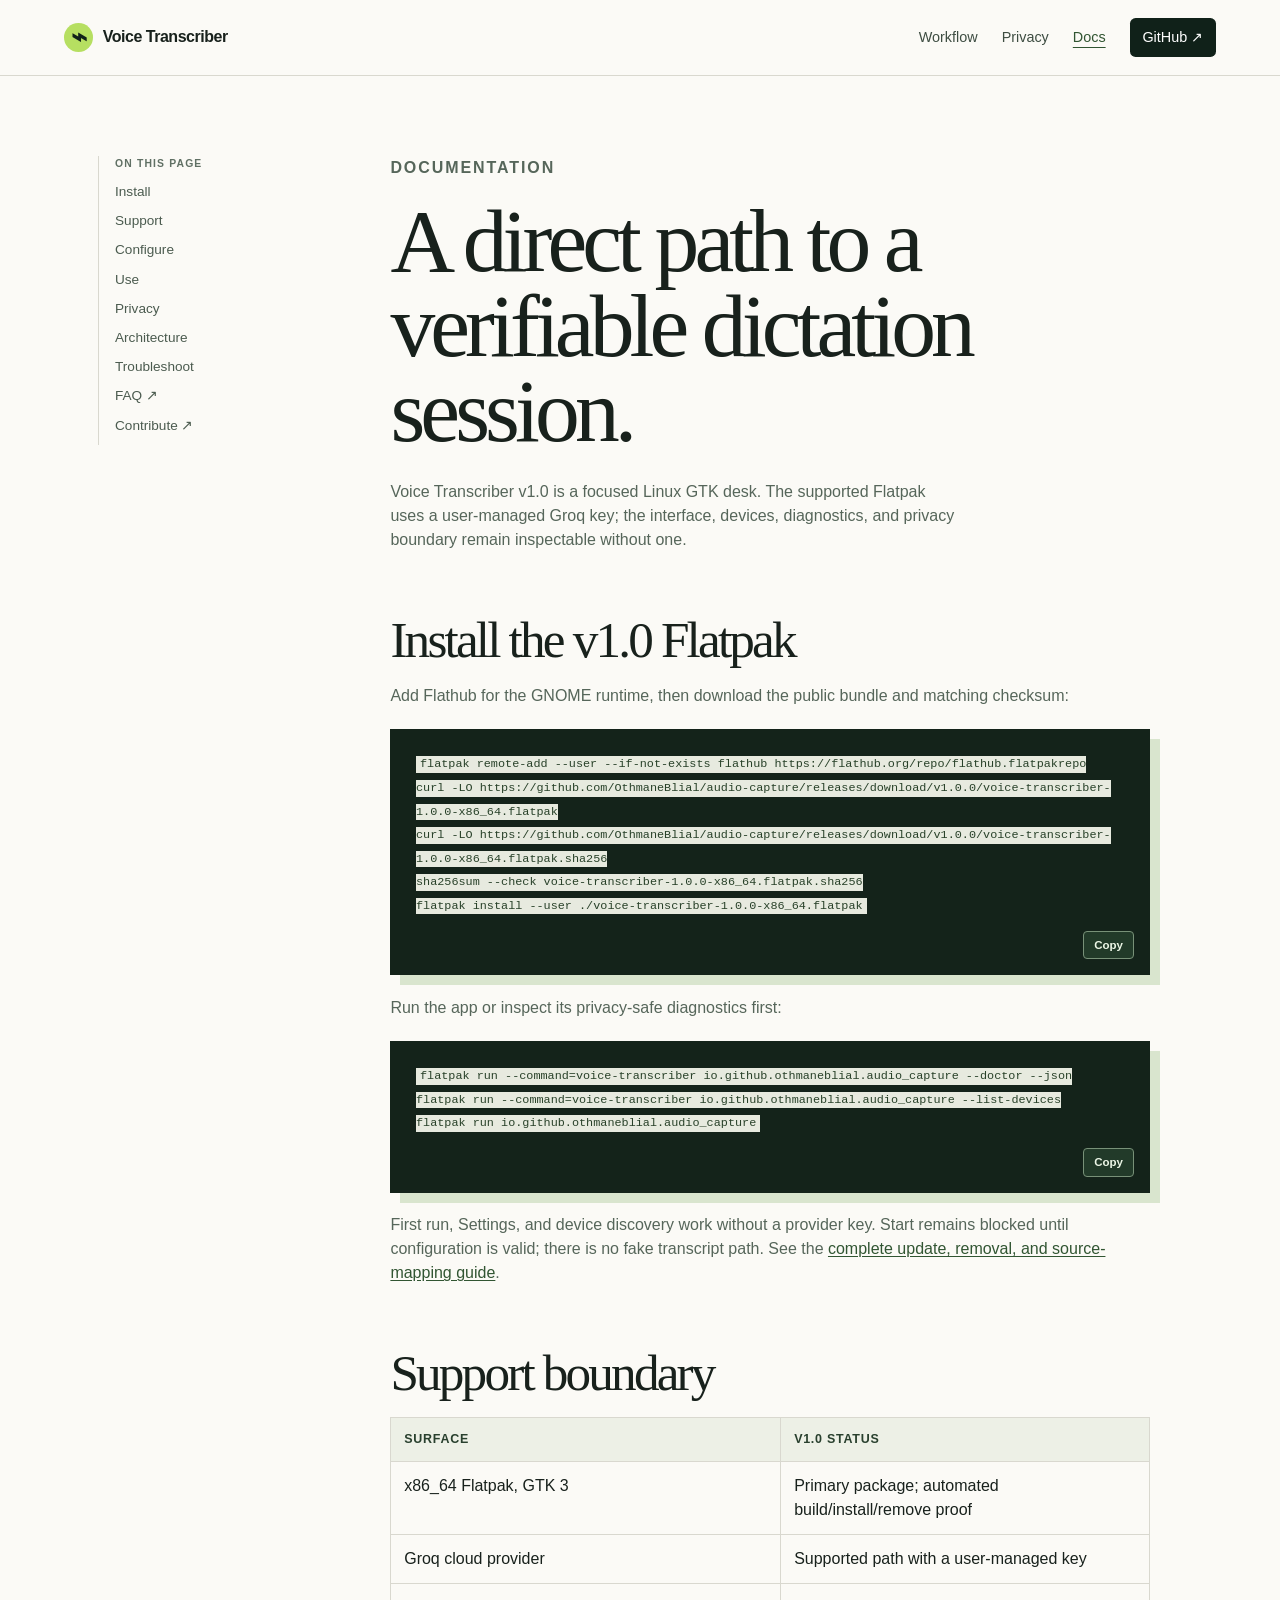
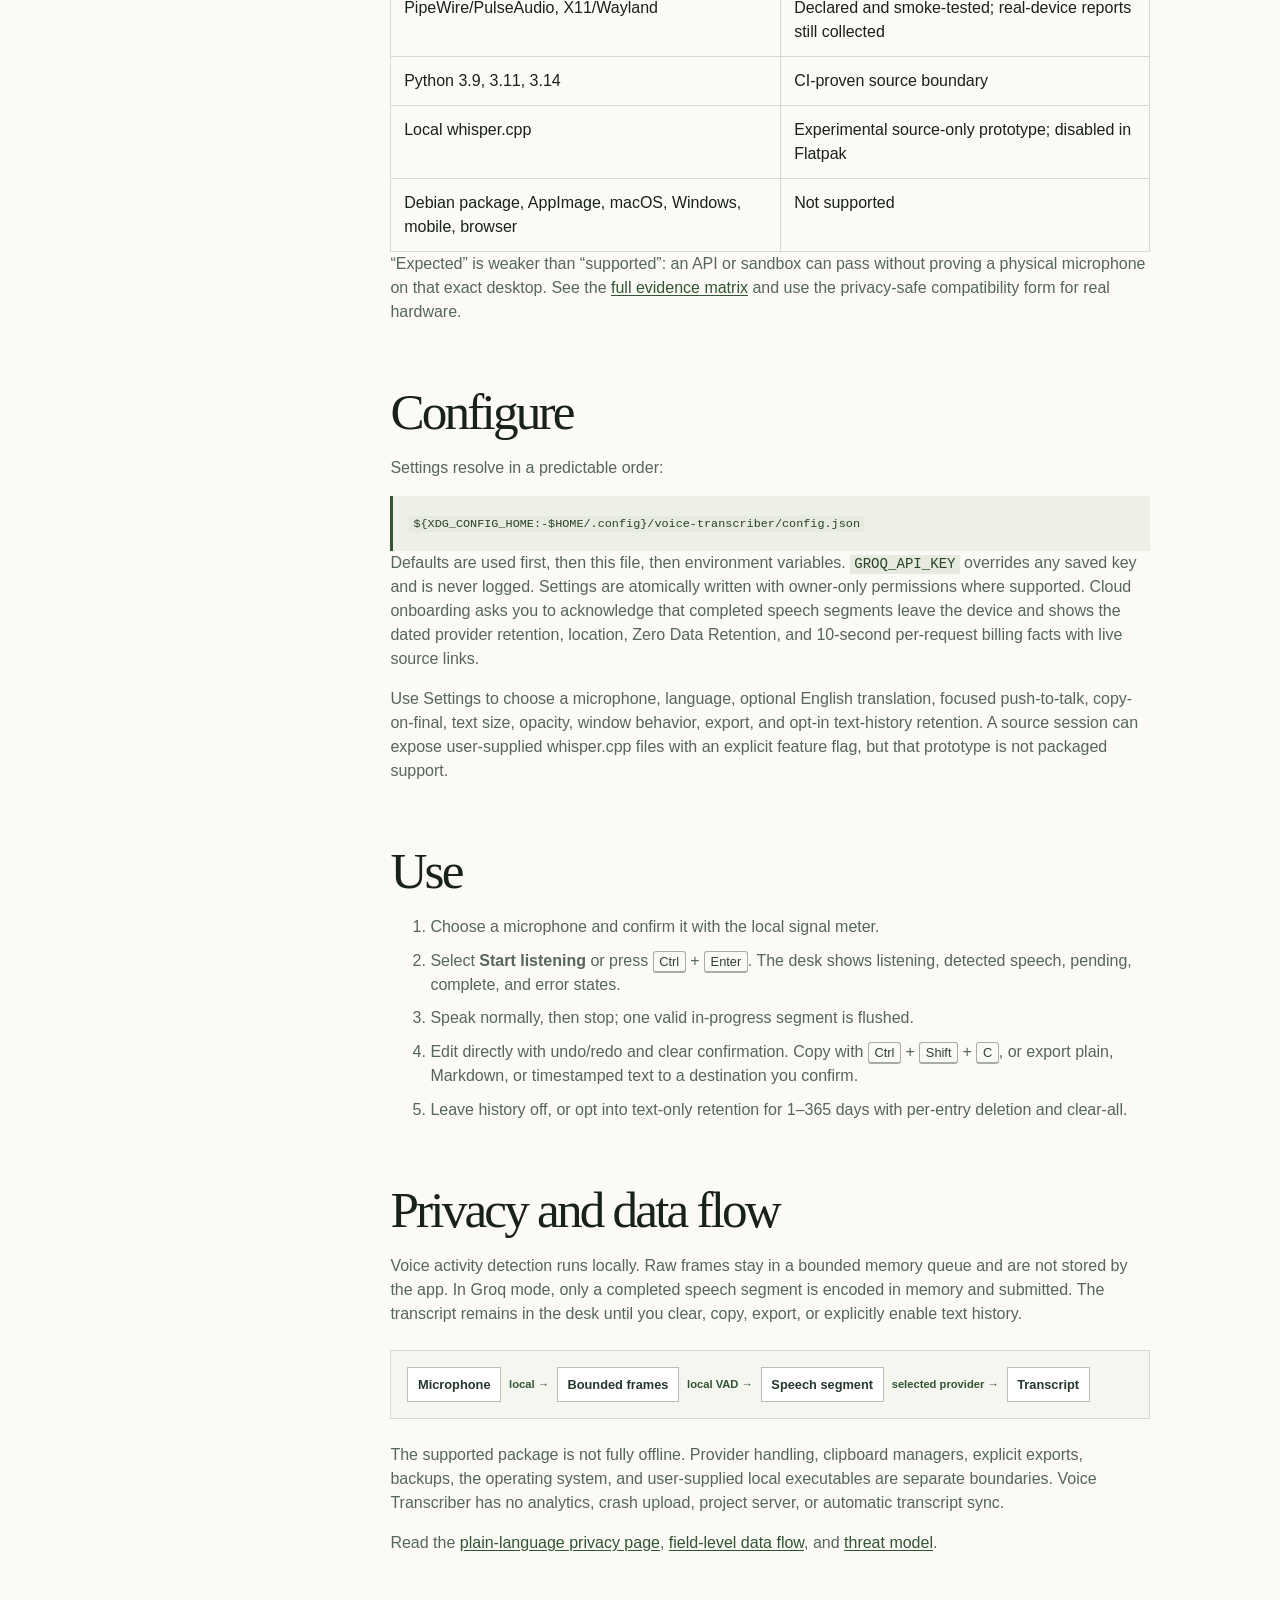
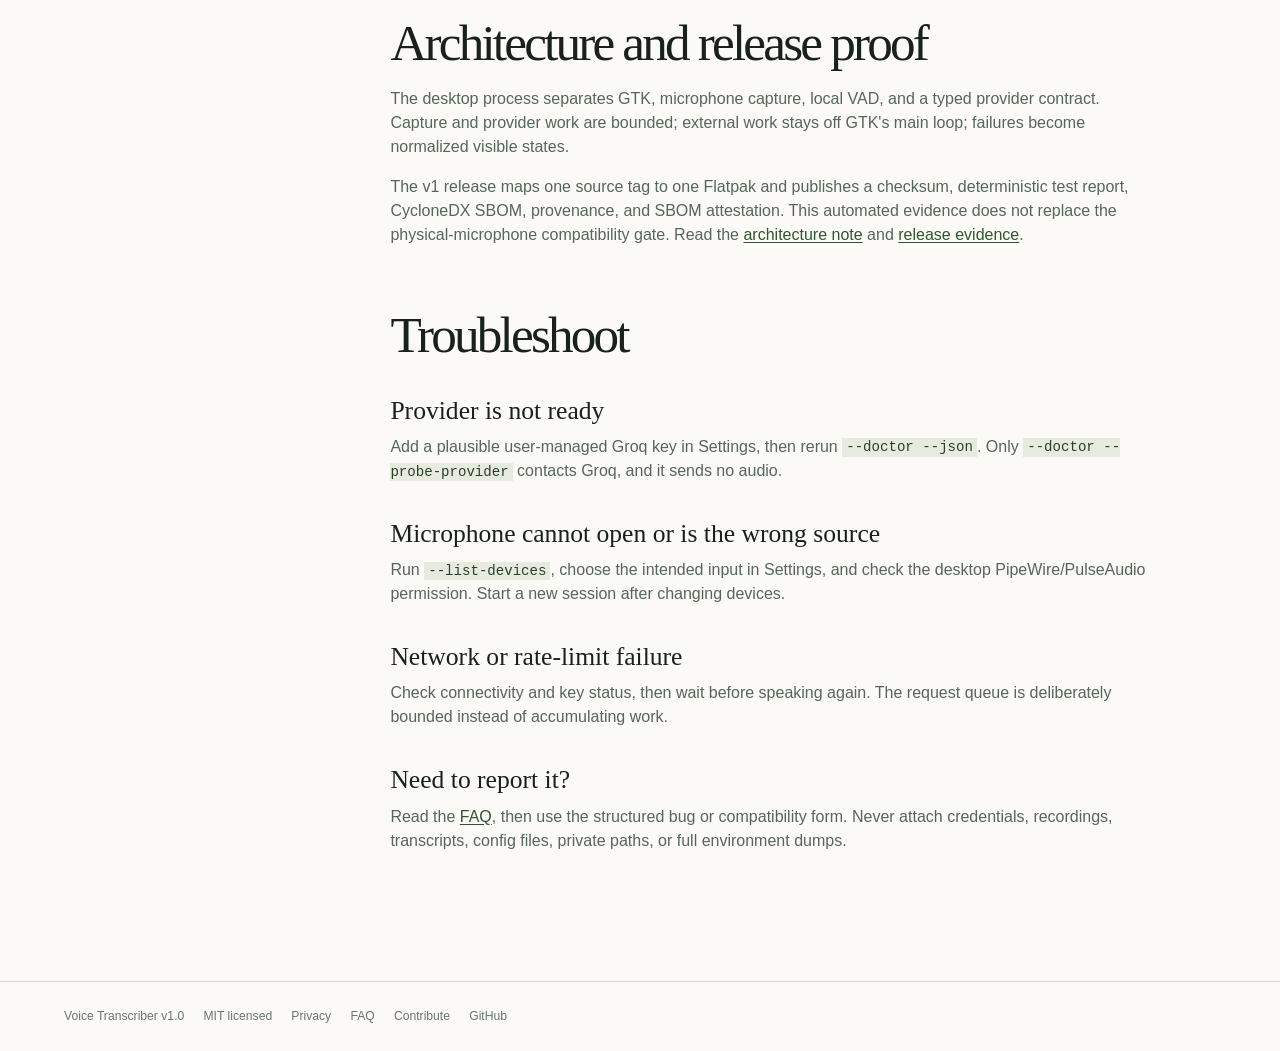
==== commit 7b9dae48: "docs: describe XDG config precedence" ====
--- a/site/docs.html
+++ b/site/docs.html
@@ -30,7 +30,7 @@
 flatpak run --command=voice-transcriber io.github.othmaneblial.audio_capture --list-devices
 flatpak run io.github.othmaneblial.audio_capture</code></pre><button class="copy-button" type="button" data-copy-target="docs-run">Copy</button></div><p>First run, Settings, and device discovery work without a provider key. Start remains blocked until configuration is valid; there is no fake transcript path. See the <a href="https://github.com/OthmaneBlial/audio-capture/blob/v1.0.0/docs/packaging/FLATPAK.md">complete update, removal, and source-mapping guide</a>.</p></section>
         <section id="support"><h2>Support boundary</h2><div class="support-table-wrap"><table class="support-table"><thead><tr><th>Surface</th><th>v1.0 status</th></tr></thead><tbody><tr><td>x86_64 Flatpak, GTK 3</td><td>Primary package; automated build/install/remove proof</td></tr><tr><td>Groq cloud provider</td><td>Supported path with a user-managed key</td></tr><tr><td>PipeWire/PulseAudio, X11/Wayland</td><td>Declared and smoke-tested; real-device reports still collected</td></tr><tr><td>Python 3.9, 3.11, 3.14</td><td>CI-proven source boundary</td></tr><tr><td>Local whisper.cpp</td><td>Experimental source-only prototype; disabled in Flatpak</td></tr><tr><td>Debian package, AppImage, macOS, Windows, mobile, browser</td><td>Not supported</td></tr></tbody></table></div><p>“Expected” is weaker than “supported”: an API or sandbox can pass without proving a physical microphone on that exact desktop. See the <a href="https://github.com/OthmaneBlial/audio-capture/blob/v1.0.0/docs/SUPPORT.md">full evidence matrix</a> and use the privacy-safe compatibility form for real hardware.</p></section>
-        <section id="configure"><h2>Configure</h2><p>Settings resolve in a predictable order:</p><pre class="plain-code"><code>defaults &lt; ~/.config/voice-transcriber/config.json &lt; environment variables</code></pre><p><code>GROQ_API_KEY</code> overrides any saved key and is never logged. Settings are atomically written with owner-only permissions where supported. Cloud onboarding asks you to acknowledge that completed speech segments leave the device and shows the dated provider retention, location, Zero Data Retention, and 10-second per-request billing facts with live source links.</p><p>Use Settings to choose a microphone, language, optional English translation, focused push-to-talk, copy-on-final, text size, opacity, window behavior, export, and opt-in text-history retention. A source session can expose user-supplied whisper.cpp files with an explicit feature flag, but that prototype is not packaged support.</p></section>
+        <section id="configure"><h2>Configure</h2><p>Settings resolve in a predictable order:</p><pre class="plain-code"><code>${XDG_CONFIG_HOME:-$HOME/.config}/voice-transcriber/config.json</code></pre><p>Defaults are used first, then this file, then environment variables. <code>GROQ_API_KEY</code> overrides any saved key and is never logged. Settings are atomically written with owner-only permissions where supported. Cloud onboarding asks you to acknowledge that completed speech segments leave the device and shows the dated provider retention, location, Zero Data Retention, and 10-second per-request billing facts with live source links.</p><p>Use Settings to choose a microphone, language, optional English translation, focused push-to-talk, copy-on-final, text size, opacity, window behavior, export, and opt-in text-history retention. A source session can expose user-supplied whisper.cpp files with an explicit feature flag, but that prototype is not packaged support.</p></section>
         <section id="use"><h2>Use</h2><ol><li>Choose a microphone and confirm it with the local signal meter.</li><li>Select <strong>Start listening</strong> or press <kbd>Ctrl</kbd> + <kbd>Enter</kbd>. The desk shows listening, detected speech, pending, complete, and error states.</li><li>Speak normally, then stop; one valid in-progress segment is flushed.</li><li>Edit directly with undo/redo and clear confirmation. Copy with <kbd>Ctrl</kbd> + <kbd>Shift</kbd> + <kbd>C</kbd>, or export plain, Markdown, or timestamped text to a destination you confirm.</li><li>Leave history off, or opt into text-only retention for 1–365 days with per-entry deletion and clear-all.</li></ol></section>
         <section id="privacy"><h2>Privacy and data flow</h2><p>Voice activity detection runs locally. Raw frames stay in a bounded memory queue and are not stored by the app. In Groq mode, only a completed speech segment is encoded in memory and submitted. The transcript remains in the desk until you clear, copy, export, or explicitly enable text history.</p><div class="data-flow" aria-label="Voice Transcriber data flow"><span>Microphone</span><i>local</i><span>Bounded frames</span><i>local VAD</i><span>Speech segment</span><i>selected provider</i><span>Transcript</span></div><p>The supported package is not fully offline. Provider handling, clipboard managers, explicit exports, backups, the operating system, and user-supplied local executables are separate boundaries. Voice Transcriber has no analytics, crash upload, project server, or automatic transcript sync.</p><p>Read the <a href="privacy.html">plain-language privacy page</a>, <a href="https://github.com/OthmaneBlial/audio-capture/blob/v1.0.0/docs/DATA-FLOW.md">field-level data flow</a>, and <a href="https://github.com/OthmaneBlial/audio-capture/blob/v1.0.0/docs/THREAT-MODEL.md">threat model</a>.</p></section>
         <section id="architecture"><h2>Architecture and release proof</h2><p>The desktop process separates GTK, microphone capture, local VAD, and a typed provider contract. Capture and provider work are bounded; external work stays off GTK's main loop; failures become normalized visible states.</p><p>The v1 release maps one source tag to one Flatpak and publishes a checksum, deterministic test report, CycloneDX SBOM, provenance, and SBOM attestation. This automated evidence does not replace the physical-microphone compatibility gate. Read the <a href="https://github.com/OthmaneBlial/audio-capture/blob/v1.0.0/docs/ARCHITECTURE.md">architecture note</a> and <a href="https://github.com/OthmaneBlial/audio-capture/releases/tag/v1.0.0">release evidence</a>.</p></section>
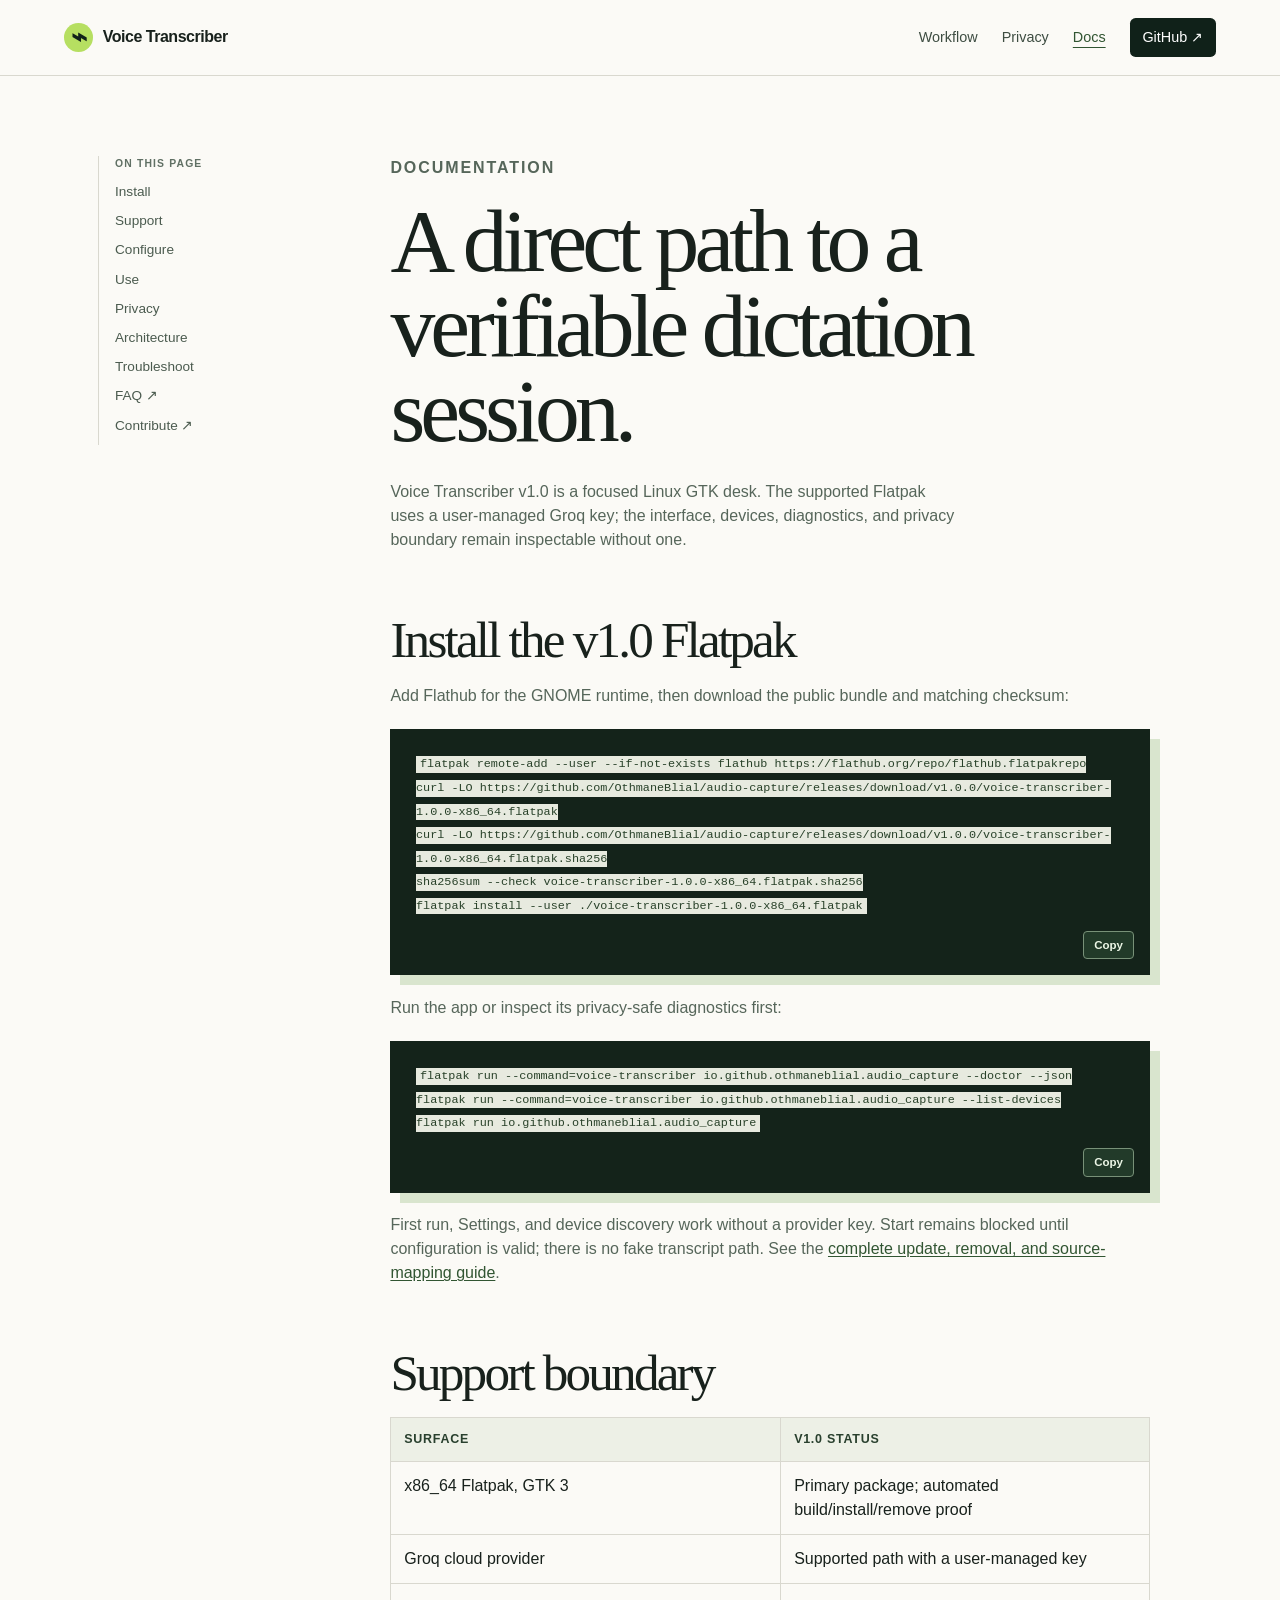
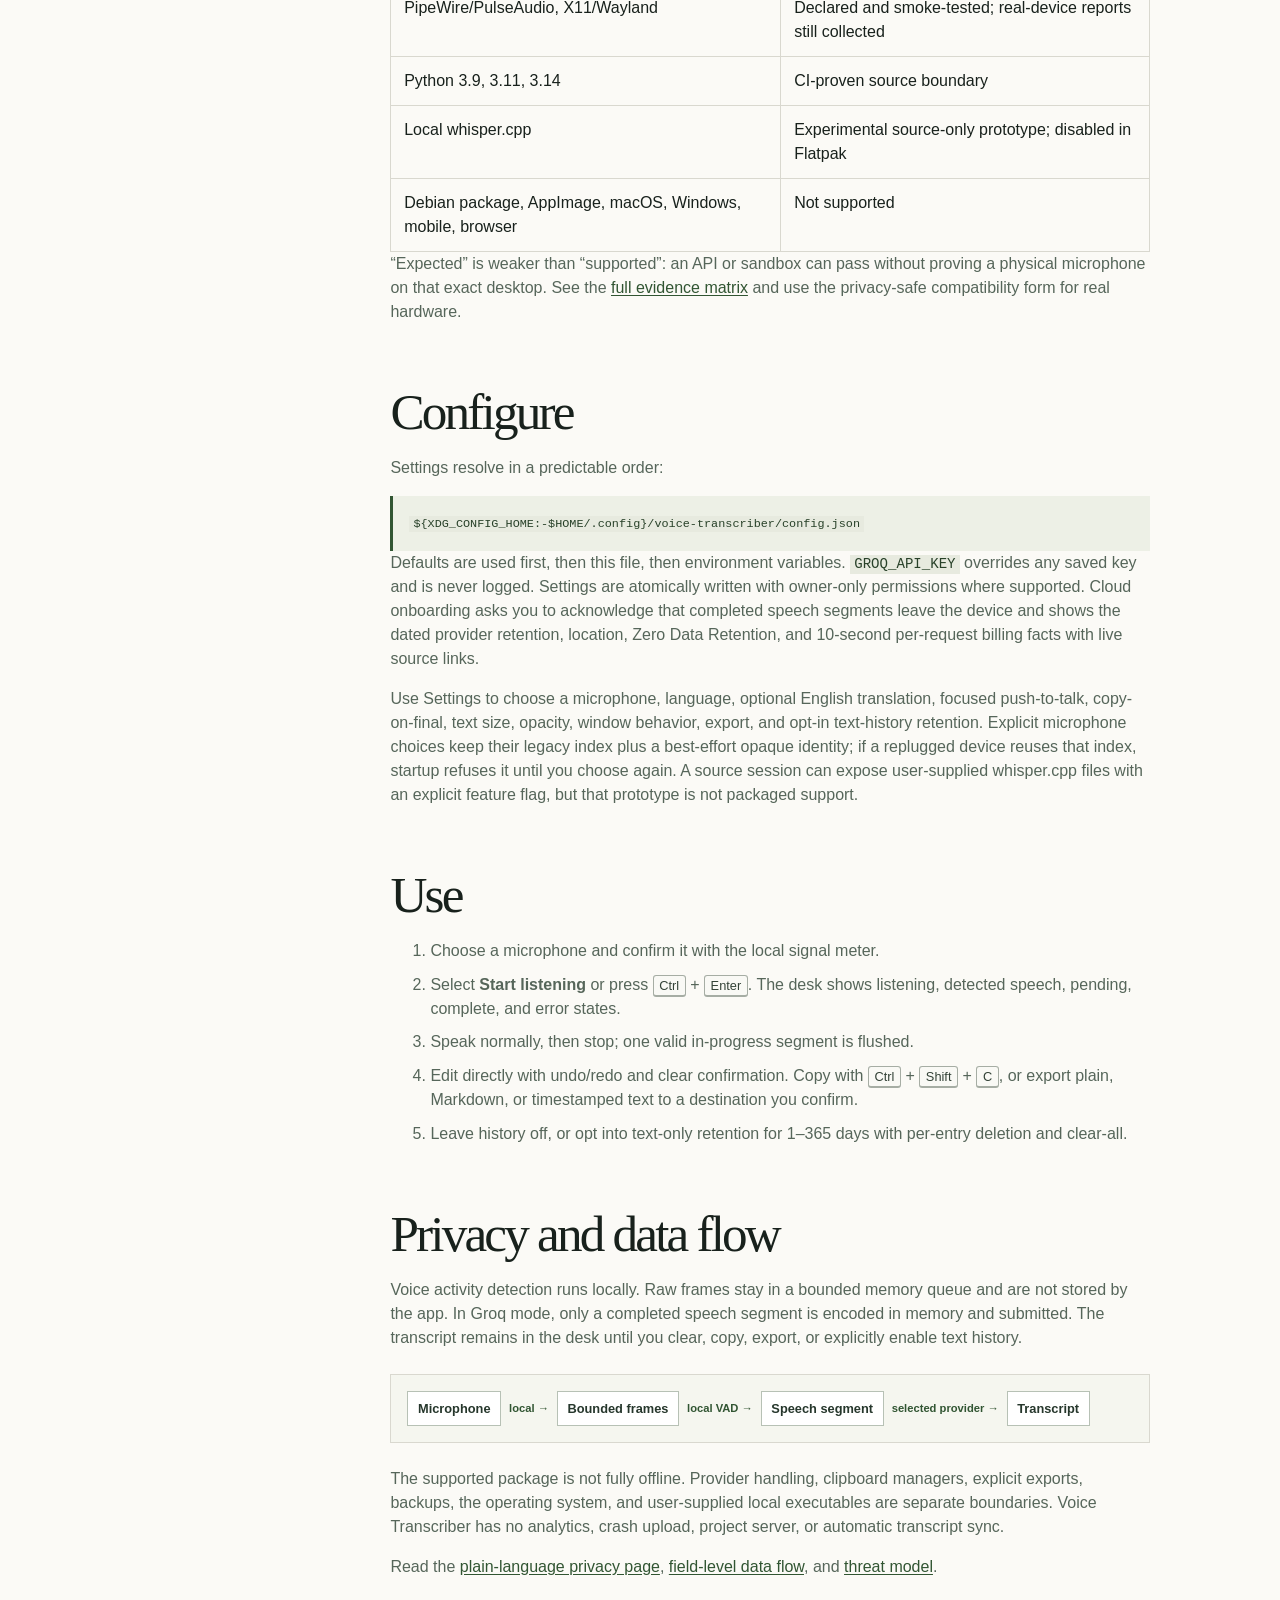
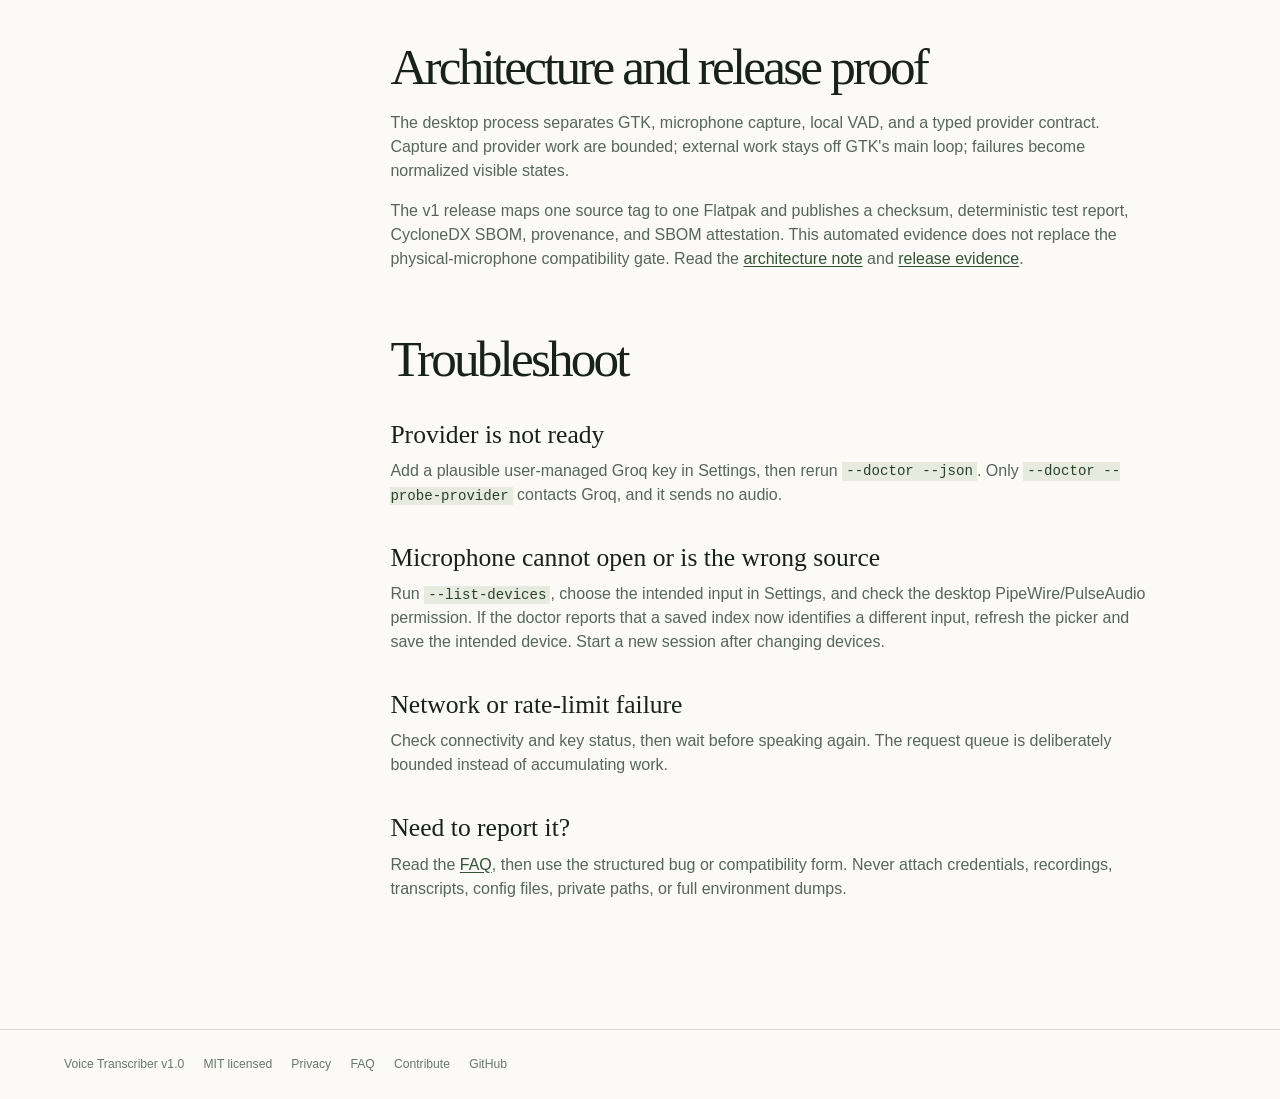
==== commit 82a8a164: "fix: guard persisted microphone selection" ====
--- a/site/docs.html
+++ b/site/docs.html
@@ -30,11 +30,11 @@
 flatpak run --command=voice-transcriber io.github.othmaneblial.audio_capture --list-devices
 flatpak run io.github.othmaneblial.audio_capture</code></pre><button class="copy-button" type="button" data-copy-target="docs-run">Copy</button></div><p>First run, Settings, and device discovery work without a provider key. Start remains blocked until configuration is valid; there is no fake transcript path. See the <a href="https://github.com/OthmaneBlial/audio-capture/blob/v1.0.0/docs/packaging/FLATPAK.md">complete update, removal, and source-mapping guide</a>.</p></section>
         <section id="support"><h2>Support boundary</h2><div class="support-table-wrap"><table class="support-table"><thead><tr><th>Surface</th><th>v1.0 status</th></tr></thead><tbody><tr><td>x86_64 Flatpak, GTK 3</td><td>Primary package; automated build/install/remove proof</td></tr><tr><td>Groq cloud provider</td><td>Supported path with a user-managed key</td></tr><tr><td>PipeWire/PulseAudio, X11/Wayland</td><td>Declared and smoke-tested; real-device reports still collected</td></tr><tr><td>Python 3.9, 3.11, 3.14</td><td>CI-proven source boundary</td></tr><tr><td>Local whisper.cpp</td><td>Experimental source-only prototype; disabled in Flatpak</td></tr><tr><td>Debian package, AppImage, macOS, Windows, mobile, browser</td><td>Not supported</td></tr></tbody></table></div><p>“Expected” is weaker than “supported”: an API or sandbox can pass without proving a physical microphone on that exact desktop. See the <a href="https://github.com/OthmaneBlial/audio-capture/blob/v1.0.0/docs/SUPPORT.md">full evidence matrix</a> and use the privacy-safe compatibility form for real hardware.</p></section>
-        <section id="configure"><h2>Configure</h2><p>Settings resolve in a predictable order:</p><pre class="plain-code"><code>${XDG_CONFIG_HOME:-$HOME/.config}/voice-transcriber/config.json</code></pre><p>Defaults are used first, then this file, then environment variables. <code>GROQ_API_KEY</code> overrides any saved key and is never logged. Settings are atomically written with owner-only permissions where supported. Cloud onboarding asks you to acknowledge that completed speech segments leave the device and shows the dated provider retention, location, Zero Data Retention, and 10-second per-request billing facts with live source links.</p><p>Use Settings to choose a microphone, language, optional English translation, focused push-to-talk, copy-on-final, text size, opacity, window behavior, export, and opt-in text-history retention. A source session can expose user-supplied whisper.cpp files with an explicit feature flag, but that prototype is not packaged support.</p></section>
+        <section id="configure"><h2>Configure</h2><p>Settings resolve in a predictable order:</p><pre class="plain-code"><code>${XDG_CONFIG_HOME:-$HOME/.config}/voice-transcriber/config.json</code></pre><p>Defaults are used first, then this file, then environment variables. <code>GROQ_API_KEY</code> overrides any saved key and is never logged. Settings are atomically written with owner-only permissions where supported. Cloud onboarding asks you to acknowledge that completed speech segments leave the device and shows the dated provider retention, location, Zero Data Retention, and 10-second per-request billing facts with live source links.</p><p>Use Settings to choose a microphone, language, optional English translation, focused push-to-talk, copy-on-final, text size, opacity, window behavior, export, and opt-in text-history retention. Explicit microphone choices keep their legacy index plus a best-effort opaque identity; if a replugged device reuses that index, startup refuses it until you choose again. A source session can expose user-supplied whisper.cpp files with an explicit feature flag, but that prototype is not packaged support.</p></section>
         <section id="use"><h2>Use</h2><ol><li>Choose a microphone and confirm it with the local signal meter.</li><li>Select <strong>Start listening</strong> or press <kbd>Ctrl</kbd> + <kbd>Enter</kbd>. The desk shows listening, detected speech, pending, complete, and error states.</li><li>Speak normally, then stop; one valid in-progress segment is flushed.</li><li>Edit directly with undo/redo and clear confirmation. Copy with <kbd>Ctrl</kbd> + <kbd>Shift</kbd> + <kbd>C</kbd>, or export plain, Markdown, or timestamped text to a destination you confirm.</li><li>Leave history off, or opt into text-only retention for 1–365 days with per-entry deletion and clear-all.</li></ol></section>
         <section id="privacy"><h2>Privacy and data flow</h2><p>Voice activity detection runs locally. Raw frames stay in a bounded memory queue and are not stored by the app. In Groq mode, only a completed speech segment is encoded in memory and submitted. The transcript remains in the desk until you clear, copy, export, or explicitly enable text history.</p><div class="data-flow" aria-label="Voice Transcriber data flow"><span>Microphone</span><i>local</i><span>Bounded frames</span><i>local VAD</i><span>Speech segment</span><i>selected provider</i><span>Transcript</span></div><p>The supported package is not fully offline. Provider handling, clipboard managers, explicit exports, backups, the operating system, and user-supplied local executables are separate boundaries. Voice Transcriber has no analytics, crash upload, project server, or automatic transcript sync.</p><p>Read the <a href="privacy.html">plain-language privacy page</a>, <a href="https://github.com/OthmaneBlial/audio-capture/blob/v1.0.0/docs/DATA-FLOW.md">field-level data flow</a>, and <a href="https://github.com/OthmaneBlial/audio-capture/blob/v1.0.0/docs/THREAT-MODEL.md">threat model</a>.</p></section>
         <section id="architecture"><h2>Architecture and release proof</h2><p>The desktop process separates GTK, microphone capture, local VAD, and a typed provider contract. Capture and provider work are bounded; external work stays off GTK's main loop; failures become normalized visible states.</p><p>The v1 release maps one source tag to one Flatpak and publishes a checksum, deterministic test report, CycloneDX SBOM, provenance, and SBOM attestation. This automated evidence does not replace the physical-microphone compatibility gate. Read the <a href="https://github.com/OthmaneBlial/audio-capture/blob/v1.0.0/docs/ARCHITECTURE.md">architecture note</a> and <a href="https://github.com/OthmaneBlial/audio-capture/releases/tag/v1.0.0">release evidence</a>.</p></section>
-        <section id="troubleshoot"><h2>Troubleshoot</h2><h3>Provider is not ready</h3><p>Add a plausible user-managed Groq key in Settings, then rerun <code>--doctor --json</code>. Only <code>--doctor --probe-provider</code> contacts Groq, and it sends no audio.</p><h3>Microphone cannot open or is the wrong source</h3><p>Run <code>--list-devices</code>, choose the intended input in Settings, and check the desktop PipeWire/PulseAudio permission. Start a new session after changing devices.</p><h3>Network or rate-limit failure</h3><p>Check connectivity and key status, then wait before speaking again. The request queue is deliberately bounded instead of accumulating work.</p><h3>Need to report it?</h3><p>Read the <a href="https://github.com/OthmaneBlial/audio-capture/blob/main/docs/FAQ.md">FAQ</a>, then use the structured bug or compatibility form. Never attach credentials, recordings, transcripts, config files, private paths, or full environment dumps.</p></section>
+        <section id="troubleshoot"><h2>Troubleshoot</h2><h3>Provider is not ready</h3><p>Add a plausible user-managed Groq key in Settings, then rerun <code>--doctor --json</code>. Only <code>--doctor --probe-provider</code> contacts Groq, and it sends no audio.</p><h3>Microphone cannot open or is the wrong source</h3><p>Run <code>--list-devices</code>, choose the intended input in Settings, and check the desktop PipeWire/PulseAudio permission. If the doctor reports that a saved index now identifies a different input, refresh the picker and save the intended device. Start a new session after changing devices.</p><h3>Network or rate-limit failure</h3><p>Check connectivity and key status, then wait before speaking again. The request queue is deliberately bounded instead of accumulating work.</p><h3>Need to report it?</h3><p>Read the <a href="https://github.com/OthmaneBlial/audio-capture/blob/main/docs/FAQ.md">FAQ</a>, then use the structured bug or compatibility form. Never attach credentials, recordings, transcripts, config files, private paths, or full environment dumps.</p></section>
       </article>
     </main>
     <footer><a href="index.html">Voice Transcriber v1.0</a><span>MIT licensed</span><a href="privacy.html">Privacy</a><a href="https://github.com/OthmaneBlial/audio-capture/blob/main/docs/FAQ.md">FAQ</a><a href="https://github.com/OthmaneBlial/audio-capture/blob/main/docs/contributing/README.md">Contribute</a><a href="https://github.com/OthmaneBlial/audio-capture">GitHub</a></footer>
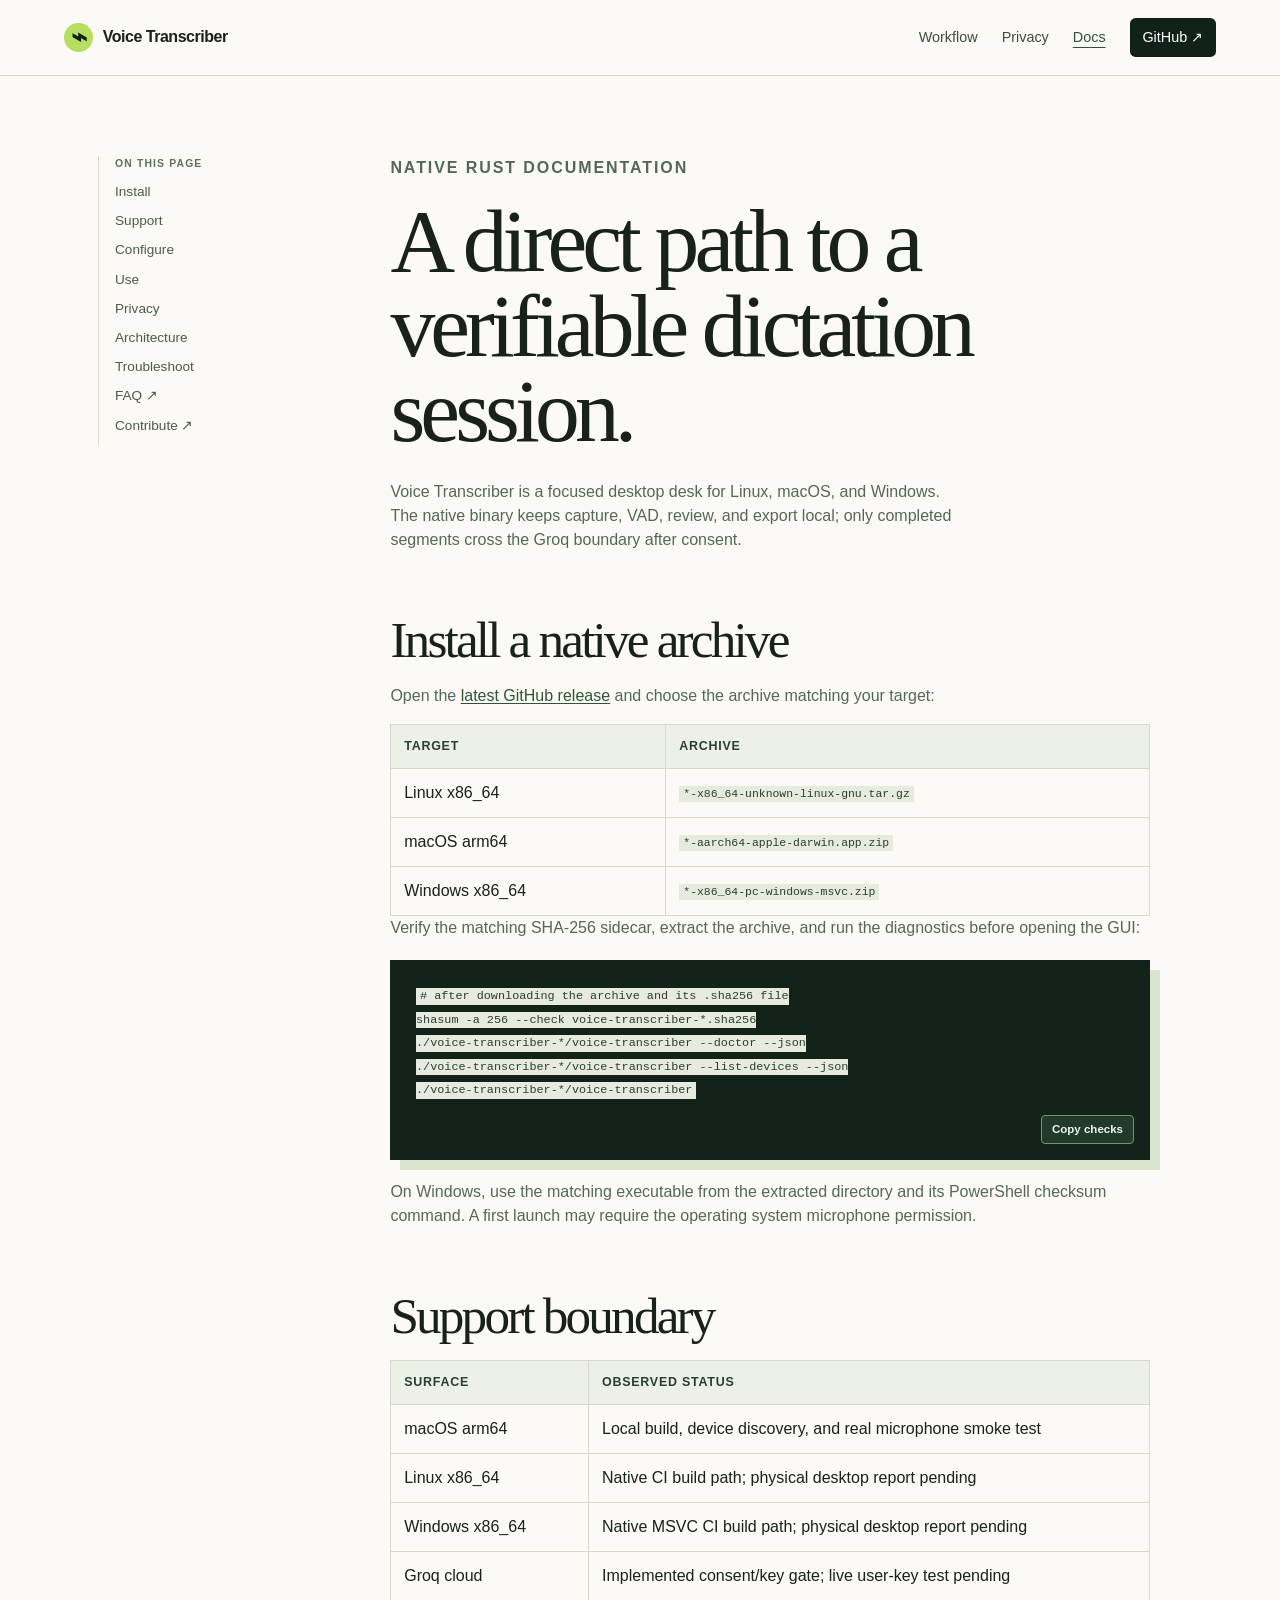
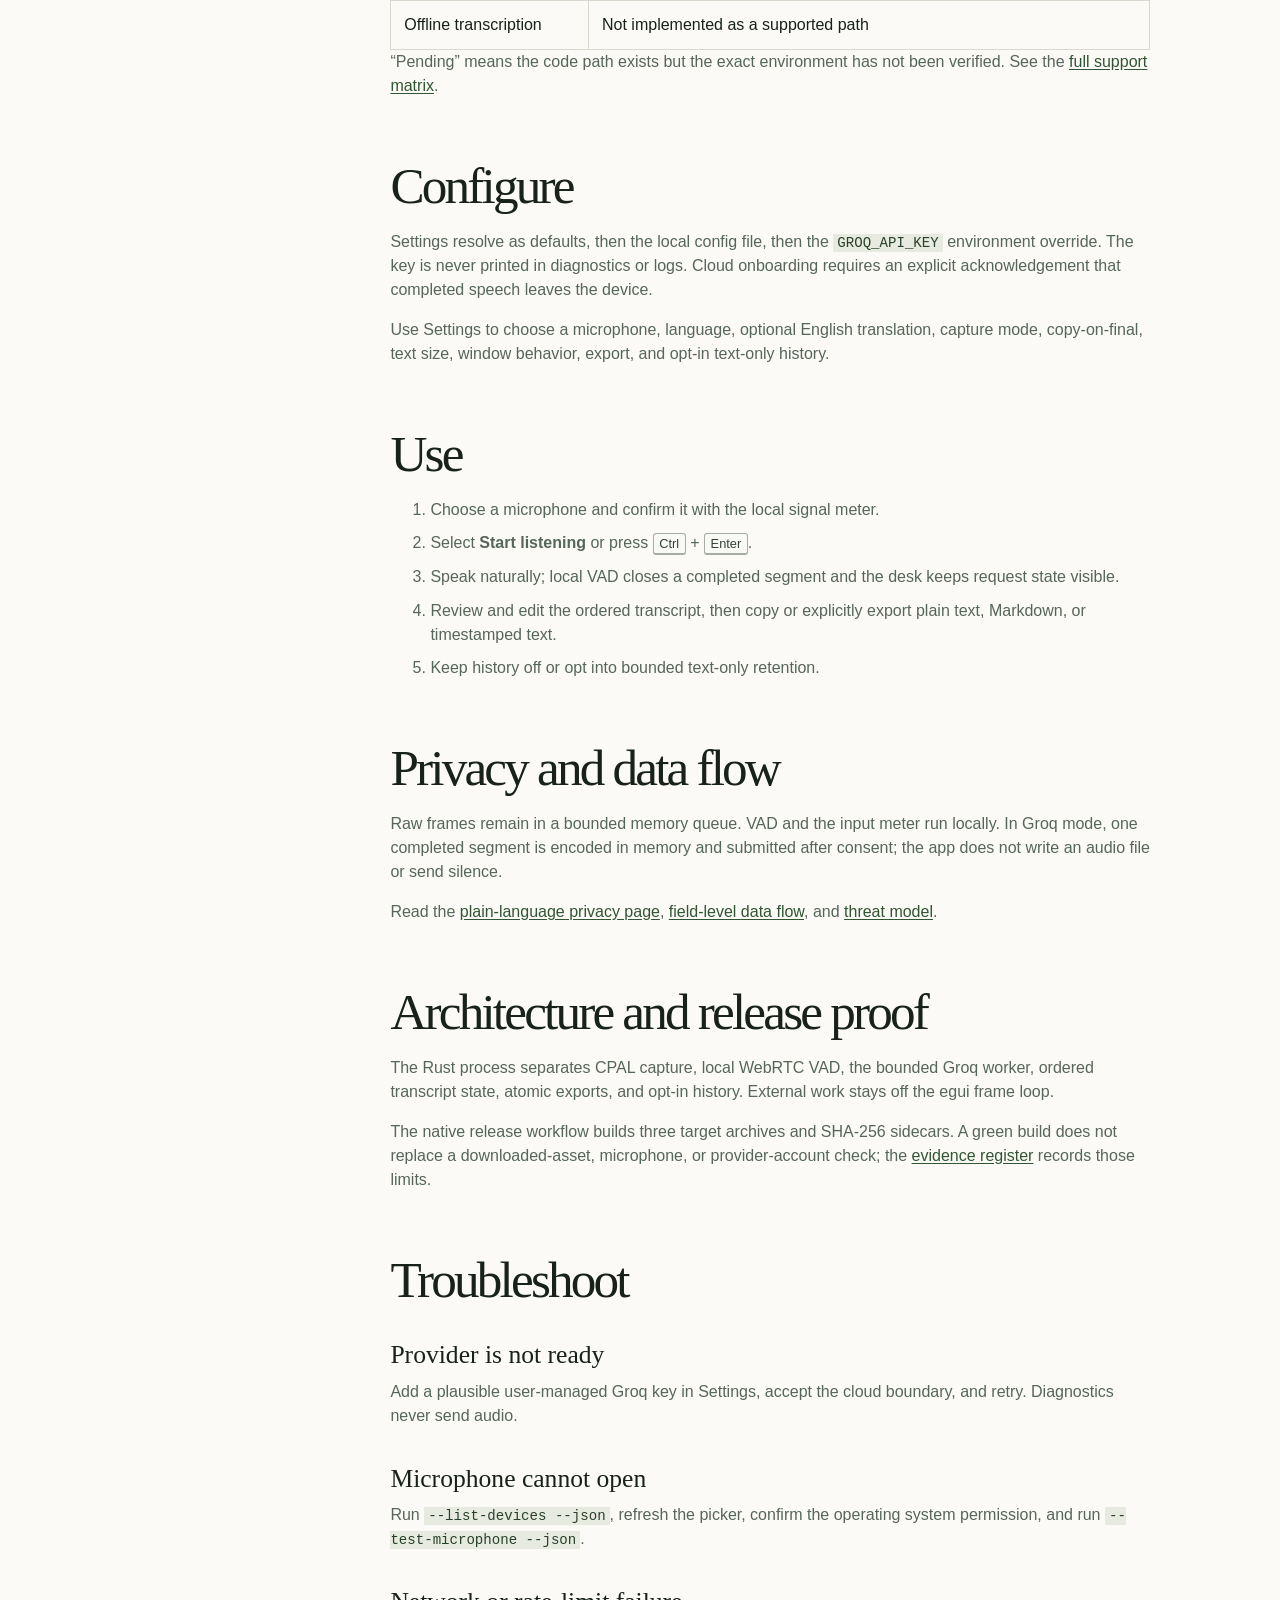
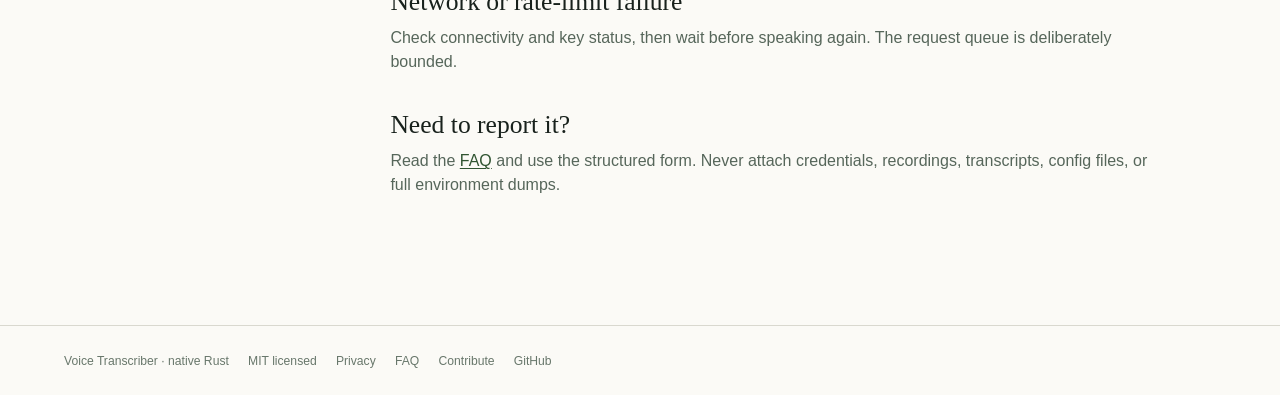
==== commit c24b83f5: "docs: refresh native Rust project presentation" ====
--- a/site/docs.html
+++ b/site/docs.html
@@ -3,10 +3,10 @@
   <head>
     <meta charset="utf-8">
     <meta name="viewport" content="width=device-width, initial-scale=1">
-    <meta name="description" content="Voice Transcriber installation, configuration, privacy, and architecture documentation.">
+    <meta name="description" content="Voice Transcriber native Rust installation, configuration, privacy, and architecture documentation.">
     <title>Documentation — Voice Transcriber</title>
     <link rel="icon" href="favicon.svg" type="image/svg+xml">
-    <link rel="stylesheet" href="styles.css?v=1.1.1">
+    <link rel="stylesheet" href="styles.css?v=1.2.0">
     <script src="app.js" defer></script>
   </head>
   <body class="docs-page">
@@ -19,24 +19,22 @@
     <main id="main" class="docs-layout">
       <aside class="docs-nav" aria-label="Documentation sections"><p>ON THIS PAGE</p><a href="#install">Install</a><a href="#support">Support</a><a href="#configure">Configure</a><a href="#use">Use</a><a href="#privacy">Privacy</a><a href="#architecture">Architecture</a><a href="#troubleshoot">Troubleshoot</a><a href="https://github.com/OthmaneBlial/audio-capture/blob/main/docs/FAQ.md">FAQ ↗</a><a href="https://github.com/OthmaneBlial/audio-capture/blob/main/docs/contributing/README.md">Contribute ↗</a></aside>
       <article class="docs-content">
-        <p class="eyebrow">Documentation</p>
+        <p class="eyebrow">Native Rust documentation</p>
         <h1>A direct path to a verifiable dictation session.</h1>
-        <p class="lede">Voice Transcriber v1.0 is a focused Linux GTK desk. The supported Flatpak uses a user-managed Groq key; the interface, devices, diagnostics, and privacy boundary remain inspectable without one.</p>
-        <section id="install"><h2>Install the v1.0 Flatpak</h2><p>Add Flathub for the GNOME runtime, then download the public bundle and matching checksum:</p><div class="terminal"><pre><code id="docs-install">flatpak remote-add --user --if-not-exists flathub https://flathub.org/repo/flathub.flatpakrepo
-curl -LO https://github.com/OthmaneBlial/audio-capture/releases/download/v1.0.0/voice-transcriber-1.0.0-x86_64.flatpak
-curl -LO https://github.com/OthmaneBlial/audio-capture/releases/download/v1.0.0/voice-transcriber-1.0.0-x86_64.flatpak.sha256
-sha256sum --check voice-transcriber-1.0.0-x86_64.flatpak.sha256
-flatpak install --user ./voice-transcriber-1.0.0-x86_64.flatpak</code></pre><button class="copy-button" type="button" data-copy-target="docs-install">Copy</button></div><p>Run the app or inspect its privacy-safe diagnostics first:</p><div class="terminal"><pre><code id="docs-run">flatpak run --command=voice-transcriber io.github.othmaneblial.audio_capture --doctor --json
-flatpak run --command=voice-transcriber io.github.othmaneblial.audio_capture --list-devices
-flatpak run io.github.othmaneblial.audio_capture</code></pre><button class="copy-button" type="button" data-copy-target="docs-run">Copy</button></div><p>First run, Settings, and device discovery work without a provider key. Start remains blocked until configuration is valid; there is no fake transcript path. See the <a href="https://github.com/OthmaneBlial/audio-capture/blob/v1.0.0/docs/packaging/FLATPAK.md">complete update, removal, and source-mapping guide</a>.</p></section>
-        <section id="support"><h2>Support boundary</h2><div class="support-table-wrap"><table class="support-table"><thead><tr><th>Surface</th><th>v1.0 status</th></tr></thead><tbody><tr><td>x86_64 Flatpak, GTK 3</td><td>Primary package; automated build/install/remove proof</td></tr><tr><td>Groq cloud provider</td><td>Supported path with a user-managed key</td></tr><tr><td>PipeWire/PulseAudio, X11/Wayland</td><td>Declared and smoke-tested; real-device reports still collected</td></tr><tr><td>Python 3.9, 3.11, 3.14</td><td>CI-proven source boundary</td></tr><tr><td>Local whisper.cpp</td><td>Experimental source-only prototype; disabled in Flatpak</td></tr><tr><td>Debian package, AppImage, macOS, Windows, mobile, browser</td><td>Not supported</td></tr></tbody></table></div><p>“Expected” is weaker than “supported”: an API or sandbox can pass without proving a physical microphone on that exact desktop. See the <a href="https://github.com/OthmaneBlial/audio-capture/blob/v1.0.0/docs/SUPPORT.md">full evidence matrix</a> and use the privacy-safe compatibility form for real hardware.</p></section>
-        <section id="configure"><h2>Configure</h2><p>Settings resolve in a predictable order:</p><pre class="plain-code"><code>${XDG_CONFIG_HOME:-$HOME/.config}/voice-transcriber/config.json</code></pre><p>Defaults are used first, then this file, then environment variables. <code>GROQ_API_KEY</code> overrides any saved key and is never logged. Settings are atomically written with owner-only permissions where supported. Cloud onboarding asks you to acknowledge that completed speech segments leave the device and shows the dated provider retention, location, Zero Data Retention, and 10-second per-request billing facts with live source links.</p><p>Use Settings to choose a microphone, language, optional English translation, focused push-to-talk, copy-on-final, text size, opacity, window behavior, export, and opt-in text-history retention. Explicit microphone choices keep their legacy index plus a best-effort opaque identity; if a replugged device reuses that index, startup refuses it until you choose again. A source session can expose user-supplied whisper.cpp files with an explicit feature flag, but that prototype is not packaged support.</p></section>
-        <section id="use"><h2>Use</h2><ol><li>Choose a microphone and confirm it with the local signal meter.</li><li>Select <strong>Start listening</strong> or press <kbd>Ctrl</kbd> + <kbd>Enter</kbd>. The desk shows listening, detected speech, pending, complete, and error states.</li><li>Speak normally, then stop; one valid in-progress segment is flushed.</li><li>Edit directly with undo/redo and clear confirmation. Copy with <kbd>Ctrl</kbd> + <kbd>Shift</kbd> + <kbd>C</kbd>, or export plain, Markdown, or timestamped text to a destination you confirm.</li><li>Leave history off, or opt into text-only retention for 1–365 days with per-entry deletion and clear-all.</li></ol></section>
-        <section id="privacy"><h2>Privacy and data flow</h2><p>Voice activity detection runs locally. Raw frames stay in a bounded memory queue and are not stored by the app. In Groq mode, only a completed speech segment is encoded in memory and submitted. The transcript remains in the desk until you clear, copy, export, or explicitly enable text history.</p><div class="data-flow" aria-label="Voice Transcriber data flow"><span>Microphone</span><i>local</i><span>Bounded frames</span><i>local VAD</i><span>Speech segment</span><i>selected provider</i><span>Transcript</span></div><p>The supported package is not fully offline. Provider handling, clipboard managers, explicit exports, backups, the operating system, and user-supplied local executables are separate boundaries. Voice Transcriber has no analytics, crash upload, project server, or automatic transcript sync.</p><p>Read the <a href="privacy.html">plain-language privacy page</a>, <a href="https://github.com/OthmaneBlial/audio-capture/blob/v1.0.0/docs/DATA-FLOW.md">field-level data flow</a>, and <a href="https://github.com/OthmaneBlial/audio-capture/blob/v1.0.0/docs/THREAT-MODEL.md">threat model</a>.</p></section>
-        <section id="architecture"><h2>Architecture and release proof</h2><p>The desktop process separates GTK, microphone capture, local VAD, and a typed provider contract. Capture and provider work are bounded; external work stays off GTK's main loop; failures become normalized visible states.</p><p>The v1 release maps one source tag to one Flatpak and publishes a checksum, deterministic test report, CycloneDX SBOM, provenance, and SBOM attestation. This automated evidence does not replace the physical-microphone compatibility gate. Read the <a href="https://github.com/OthmaneBlial/audio-capture/blob/v1.0.0/docs/ARCHITECTURE.md">architecture note</a> and <a href="https://github.com/OthmaneBlial/audio-capture/releases/tag/v1.0.0">release evidence</a>.</p></section>
-        <section id="troubleshoot"><h2>Troubleshoot</h2><h3>Provider is not ready</h3><p>Add a plausible user-managed Groq key in Settings, then rerun <code>--doctor --json</code>. Only <code>--doctor --probe-provider</code> contacts Groq, and it sends no audio.</p><h3>Microphone cannot open or is the wrong source</h3><p>Run <code>--list-devices</code>, choose the intended input in Settings, and check the desktop PipeWire/PulseAudio permission. If the doctor reports that a saved index now identifies a different input, refresh the picker and save the intended device. Start a new session after changing devices.</p><h3>Network or rate-limit failure</h3><p>Check connectivity and key status, then wait before speaking again. The request queue is deliberately bounded instead of accumulating work.</p><h3>Need to report it?</h3><p>Read the <a href="https://github.com/OthmaneBlial/audio-capture/blob/main/docs/FAQ.md">FAQ</a>, then use the structured bug or compatibility form. Never attach credentials, recordings, transcripts, config files, private paths, or full environment dumps.</p></section>
+        <p class="lede">Voice Transcriber is a focused desktop desk for Linux, macOS, and Windows. The native binary keeps capture, VAD, review, and export local; only completed segments cross the Groq boundary after consent.</p>
+        <section id="install"><h2>Install a native archive</h2><p>Open the <a href="https://github.com/OthmaneBlial/audio-capture/releases/latest">latest GitHub release</a> and choose the archive matching your target:</p><div class="support-table-wrap"><table class="support-table"><thead><tr><th>Target</th><th>Archive</th></tr></thead><tbody><tr><td>Linux x86_64</td><td><code>*-x86_64-unknown-linux-gnu.tar.gz</code></td></tr><tr><td>macOS arm64</td><td><code>*-aarch64-apple-darwin.app.zip</code></td></tr><tr><td>Windows x86_64</td><td><code>*-x86_64-pc-windows-msvc.zip</code></td></tr></tbody></table></div><p>Verify the matching SHA-256 sidecar, extract the archive, and run the diagnostics before opening the GUI:</p><div class="terminal"><pre><code id="docs-install"># after downloading the archive and its .sha256 file
+shasum -a 256 --check voice-transcriber-*.sha256
+./voice-transcriber-*/voice-transcriber --doctor --json
+./voice-transcriber-*/voice-transcriber --list-devices --json
+./voice-transcriber-*/voice-transcriber</code></pre><button class="copy-button" type="button" data-copy-target="docs-install">Copy checks</button></div><p>On Windows, use the matching executable from the extracted directory and its PowerShell checksum command. A first launch may require the operating system microphone permission.</p></section>
+        <section id="support"><h2>Support boundary</h2><div class="support-table-wrap"><table class="support-table"><thead><tr><th>Surface</th><th>Observed status</th></tr></thead><tbody><tr><td>macOS arm64</td><td>Local build, device discovery, and real microphone smoke test</td></tr><tr><td>Linux x86_64</td><td>Native CI build path; physical desktop report pending</td></tr><tr><td>Windows x86_64</td><td>Native MSVC CI build path; physical desktop report pending</td></tr><tr><td>Groq cloud</td><td>Implemented consent/key gate; live user-key test pending</td></tr><tr><td>Offline transcription</td><td>Not implemented as a supported path</td></tr></tbody></table></div><p>“Pending” means the code path exists but the exact environment has not been verified. See the <a href="https://github.com/OthmaneBlial/audio-capture/blob/main/docs/SUPPORT.md">full support matrix</a>.</p></section>
+        <section id="configure"><h2>Configure</h2><p>Settings resolve as defaults, then the local config file, then the <code>GROQ_API_KEY</code> environment override. The key is never printed in diagnostics or logs. Cloud onboarding requires an explicit acknowledgement that completed speech leaves the device.</p><p>Use Settings to choose a microphone, language, optional English translation, capture mode, copy-on-final, text size, window behavior, export, and opt-in text-only history.</p></section>
+        <section id="use"><h2>Use</h2><ol><li>Choose a microphone and confirm it with the local signal meter.</li><li>Select <strong>Start listening</strong> or press <kbd>Ctrl</kbd> + <kbd>Enter</kbd>.</li><li>Speak naturally; local VAD closes a completed segment and the desk keeps request state visible.</li><li>Review and edit the ordered transcript, then copy or explicitly export plain text, Markdown, or timestamped text.</li><li>Keep history off or opt into bounded text-only retention.</li></ol></section>
+        <section id="privacy"><h2>Privacy and data flow</h2><p>Raw frames remain in a bounded memory queue. VAD and the input meter run locally. In Groq mode, one completed segment is encoded in memory and submitted after consent; the app does not write an audio file or send silence.</p><p>Read the <a href="privacy.html">plain-language privacy page</a>, <a href="https://github.com/OthmaneBlial/audio-capture/blob/main/docs/DATA-FLOW.md">field-level data flow</a>, and <a href="https://github.com/OthmaneBlial/audio-capture/blob/main/docs/THREAT-MODEL.md">threat model</a>.</p></section>
+        <section id="architecture"><h2>Architecture and release proof</h2><p>The Rust process separates CPAL capture, local WebRTC VAD, the bounded Groq worker, ordered transcript state, atomic exports, and opt-in history. External work stays off the egui frame loop.</p><p>The native release workflow builds three target archives and SHA-256 sidecars. A green build does not replace a downloaded-asset, microphone, or provider-account check; the <a href="https://github.com/OthmaneBlial/audio-capture/blob/main/docs/RELEASE-EVIDENCE.md">evidence register</a> records those limits.</p></section>
+        <section id="troubleshoot"><h2>Troubleshoot</h2><h3>Provider is not ready</h3><p>Add a plausible user-managed Groq key in Settings, accept the cloud boundary, and retry. Diagnostics never send audio.</p><h3>Microphone cannot open</h3><p>Run <code>--list-devices --json</code>, refresh the picker, confirm the operating system permission, and run <code>--test-microphone --json</code>.</p><h3>Network or rate-limit failure</h3><p>Check connectivity and key status, then wait before speaking again. The request queue is deliberately bounded.</p><h3>Need to report it?</h3><p>Read the <a href="https://github.com/OthmaneBlial/audio-capture/blob/main/docs/FAQ.md">FAQ</a> and use the structured form. Never attach credentials, recordings, transcripts, config files, or full environment dumps.</p></section>
       </article>
     </main>
-    <footer><a href="index.html">Voice Transcriber v1.0</a><span>MIT licensed</span><a href="privacy.html">Privacy</a><a href="https://github.com/OthmaneBlial/audio-capture/blob/main/docs/FAQ.md">FAQ</a><a href="https://github.com/OthmaneBlial/audio-capture/blob/main/docs/contributing/README.md">Contribute</a><a href="https://github.com/OthmaneBlial/audio-capture">GitHub</a></footer>
+    <footer><a href="index.html">Voice Transcriber · native Rust</a><span>MIT licensed</span><a href="privacy.html">Privacy</a><a href="https://github.com/OthmaneBlial/audio-capture/blob/main/docs/FAQ.md">FAQ</a><a href="https://github.com/OthmaneBlial/audio-capture/blob/main/docs/contributing/README.md">Contribute</a><a href="https://github.com/OthmaneBlial/audio-capture">GitHub</a></footer>
   </body>
 </html>
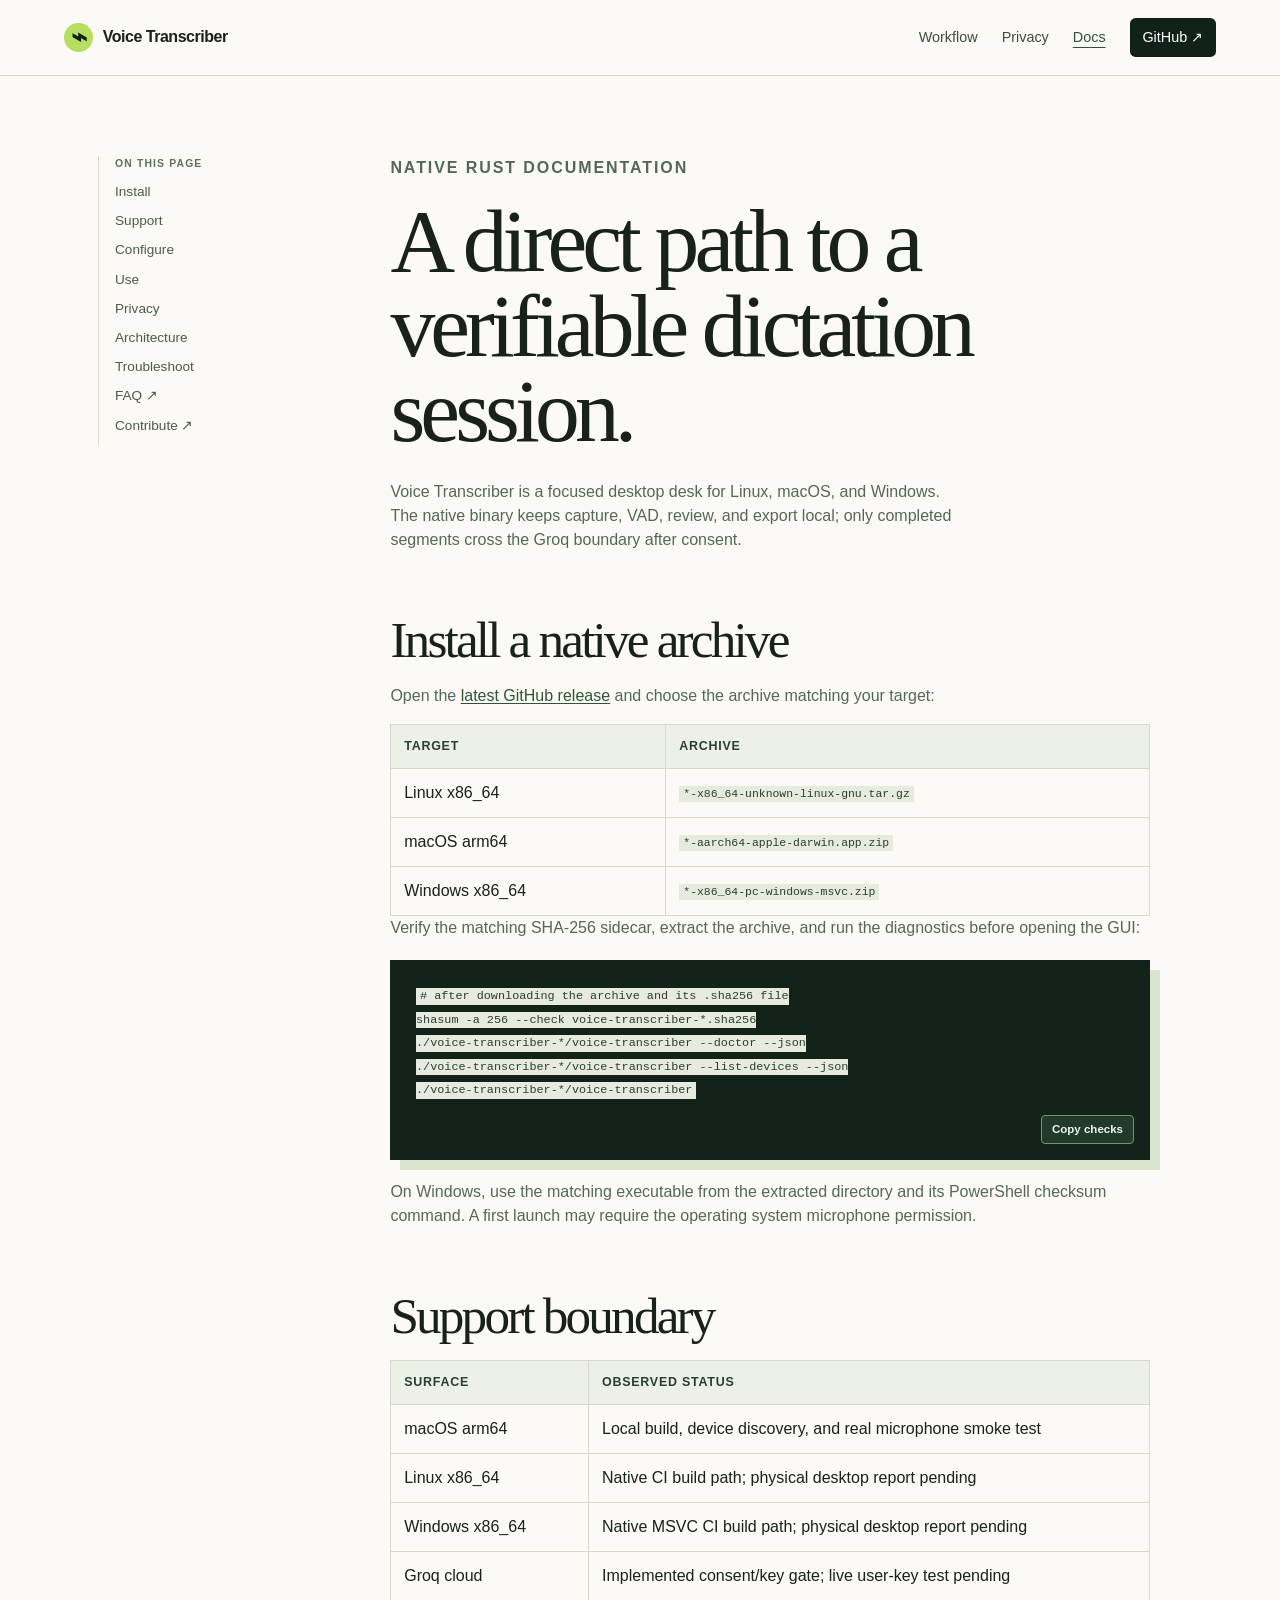
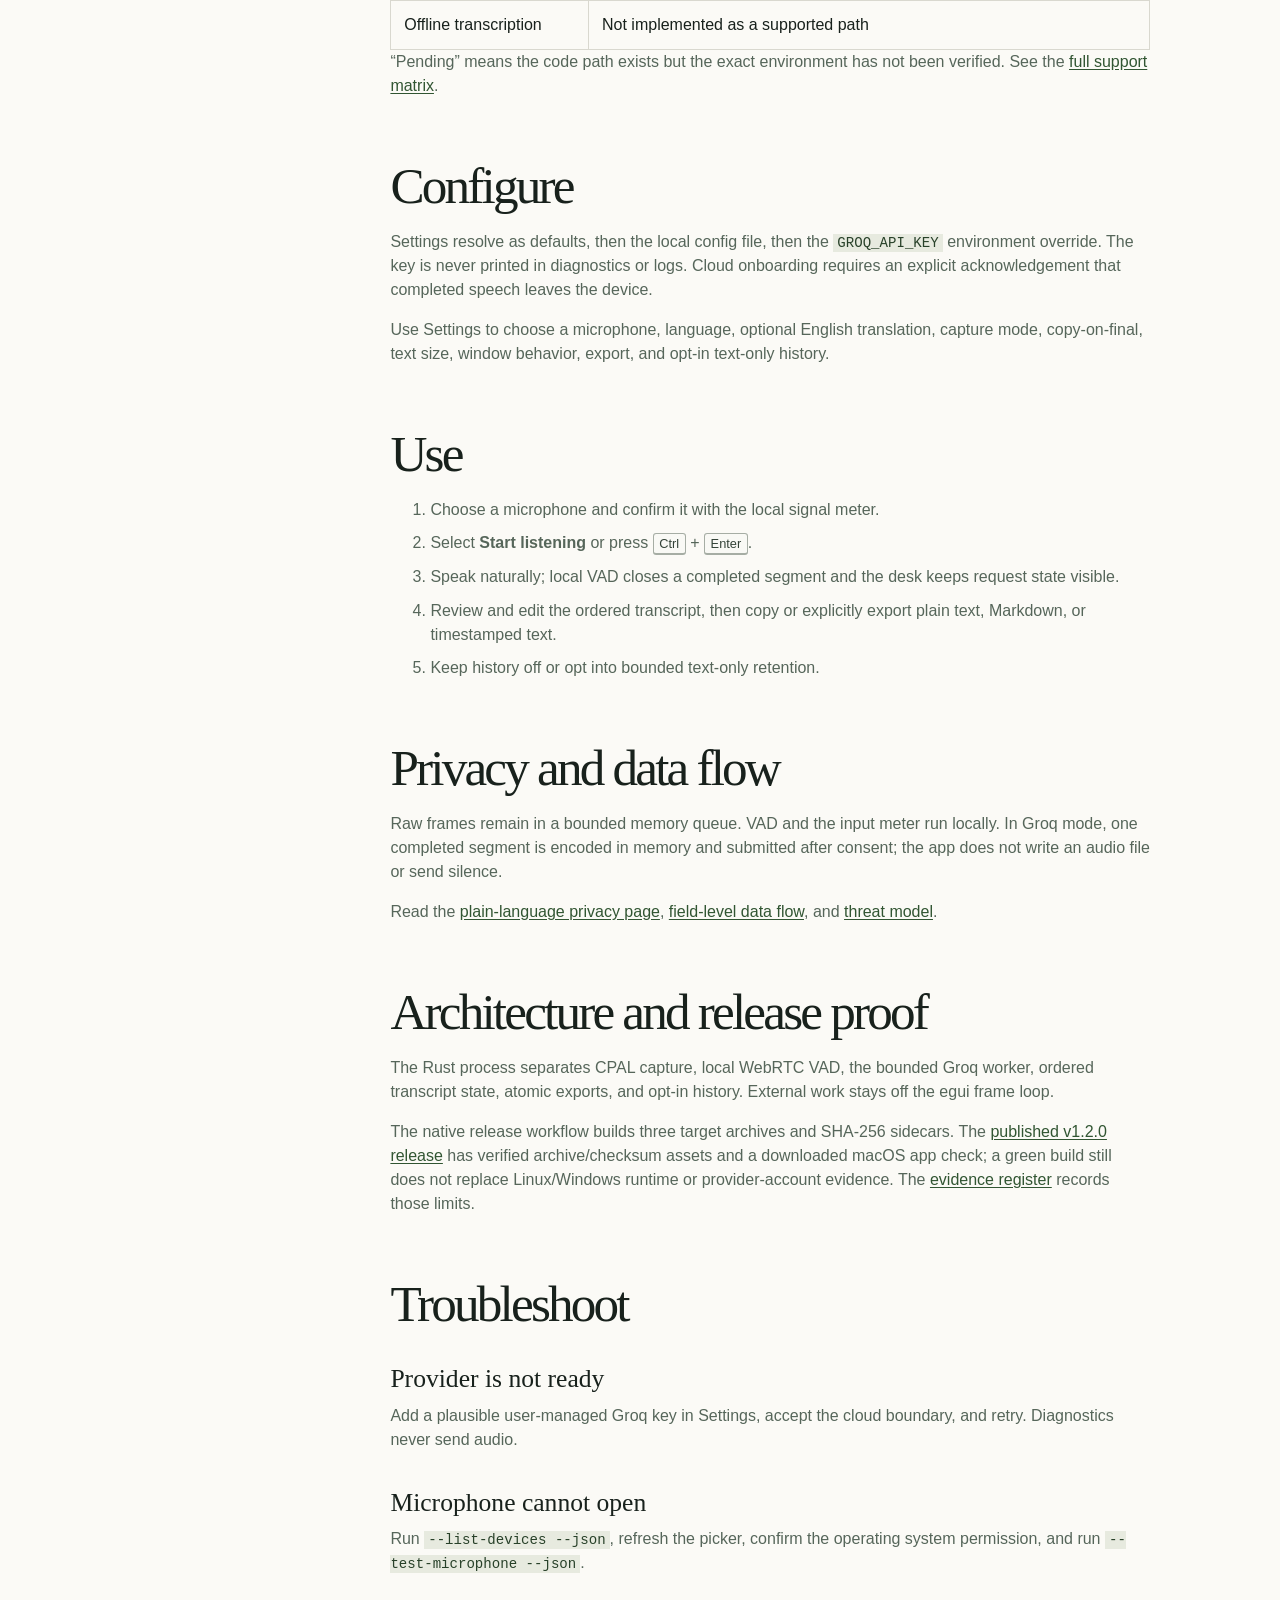
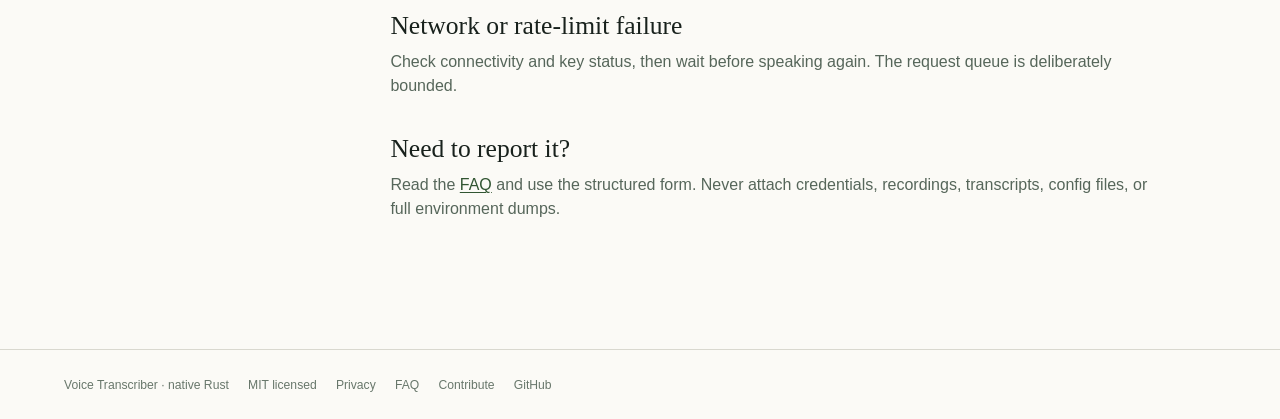
==== commit 8d5cd033: "docs: record verified v1.2.0 release" ====
--- a/site/docs.html
+++ b/site/docs.html
@@ -31,7 +31,7 @@
         <section id="configure"><h2>Configure</h2><p>Settings resolve as defaults, then the local config file, then the <code>GROQ_API_KEY</code> environment override. The key is never printed in diagnostics or logs. Cloud onboarding requires an explicit acknowledgement that completed speech leaves the device.</p><p>Use Settings to choose a microphone, language, optional English translation, capture mode, copy-on-final, text size, window behavior, export, and opt-in text-only history.</p></section>
         <section id="use"><h2>Use</h2><ol><li>Choose a microphone and confirm it with the local signal meter.</li><li>Select <strong>Start listening</strong> or press <kbd>Ctrl</kbd> + <kbd>Enter</kbd>.</li><li>Speak naturally; local VAD closes a completed segment and the desk keeps request state visible.</li><li>Review and edit the ordered transcript, then copy or explicitly export plain text, Markdown, or timestamped text.</li><li>Keep history off or opt into bounded text-only retention.</li></ol></section>
         <section id="privacy"><h2>Privacy and data flow</h2><p>Raw frames remain in a bounded memory queue. VAD and the input meter run locally. In Groq mode, one completed segment is encoded in memory and submitted after consent; the app does not write an audio file or send silence.</p><p>Read the <a href="privacy.html">plain-language privacy page</a>, <a href="https://github.com/OthmaneBlial/audio-capture/blob/main/docs/DATA-FLOW.md">field-level data flow</a>, and <a href="https://github.com/OthmaneBlial/audio-capture/blob/main/docs/THREAT-MODEL.md">threat model</a>.</p></section>
-        <section id="architecture"><h2>Architecture and release proof</h2><p>The Rust process separates CPAL capture, local WebRTC VAD, the bounded Groq worker, ordered transcript state, atomic exports, and opt-in history. External work stays off the egui frame loop.</p><p>The native release workflow builds three target archives and SHA-256 sidecars. A green build does not replace a downloaded-asset, microphone, or provider-account check; the <a href="https://github.com/OthmaneBlial/audio-capture/blob/main/docs/RELEASE-EVIDENCE.md">evidence register</a> records those limits.</p></section>
+        <section id="architecture"><h2>Architecture and release proof</h2><p>The Rust process separates CPAL capture, local WebRTC VAD, the bounded Groq worker, ordered transcript state, atomic exports, and opt-in history. External work stays off the egui frame loop.</p><p>The native release workflow builds three target archives and SHA-256 sidecars. The <a href="https://github.com/OthmaneBlial/audio-capture/releases/tag/v1.2.0">published v1.2.0 release</a> has verified archive/checksum assets and a downloaded macOS app check; a green build still does not replace Linux/Windows runtime or provider-account evidence. The <a href="https://github.com/OthmaneBlial/audio-capture/blob/main/docs/RELEASE-EVIDENCE.md">evidence register</a> records those limits.</p></section>
         <section id="troubleshoot"><h2>Troubleshoot</h2><h3>Provider is not ready</h3><p>Add a plausible user-managed Groq key in Settings, accept the cloud boundary, and retry. Diagnostics never send audio.</p><h3>Microphone cannot open</h3><p>Run <code>--list-devices --json</code>, refresh the picker, confirm the operating system permission, and run <code>--test-microphone --json</code>.</p><h3>Network or rate-limit failure</h3><p>Check connectivity and key status, then wait before speaking again. The request queue is deliberately bounded.</p><h3>Need to report it?</h3><p>Read the <a href="https://github.com/OthmaneBlial/audio-capture/blob/main/docs/FAQ.md">FAQ</a> and use the structured form. Never attach credentials, recordings, transcripts, config files, or full environment dumps.</p></section>
       </article>
     </main>
